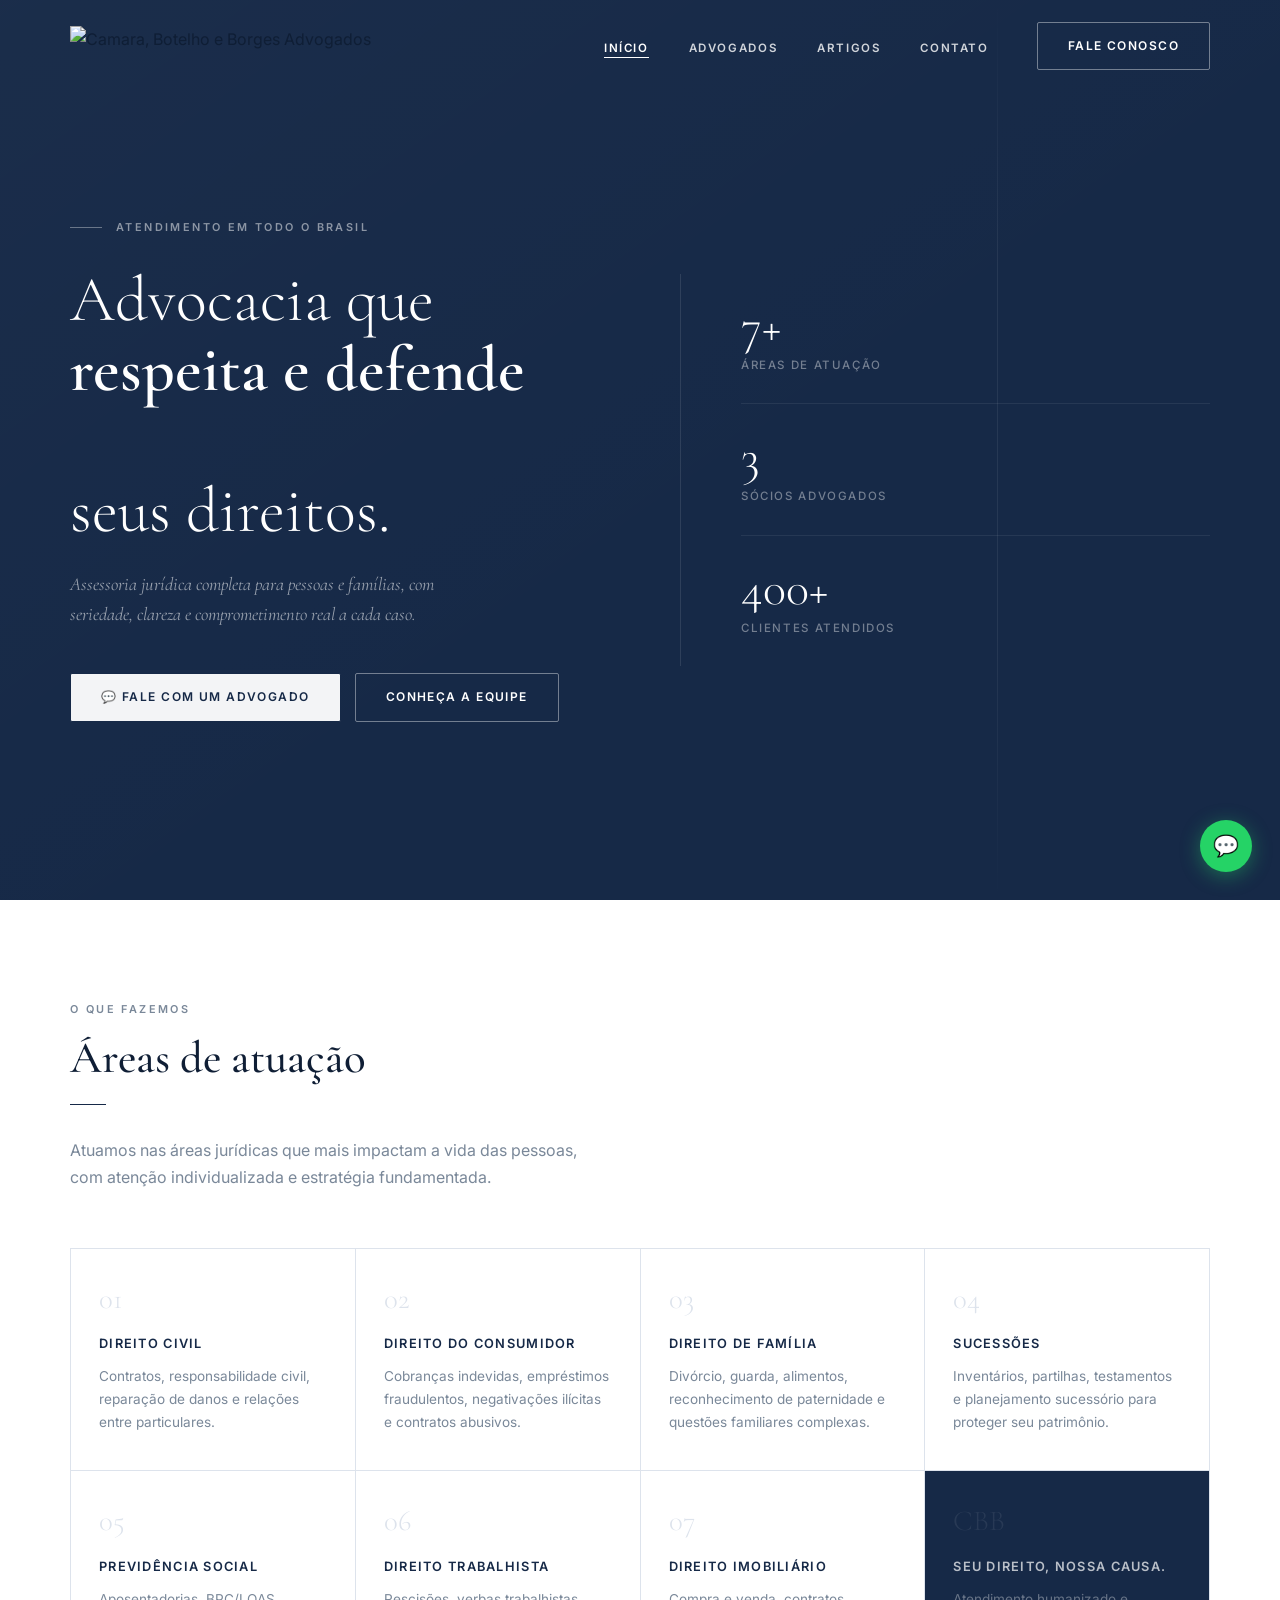
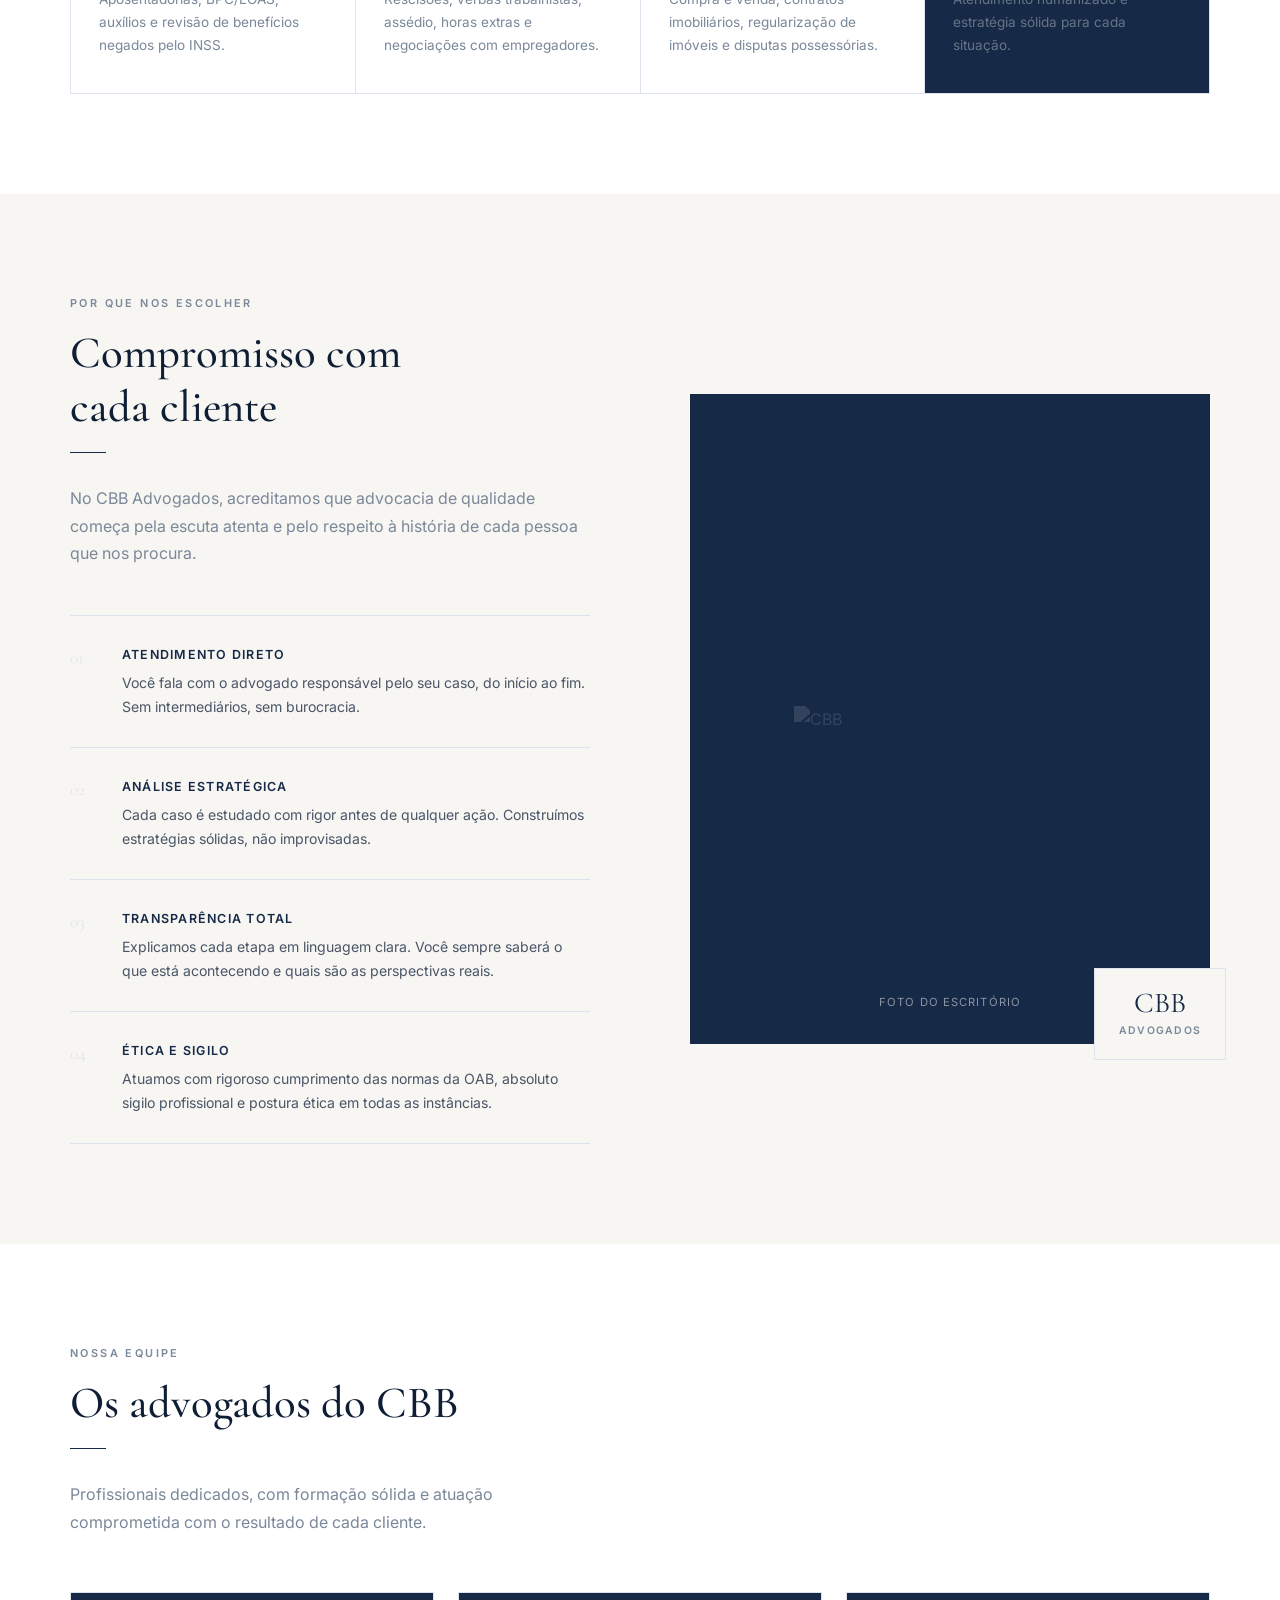
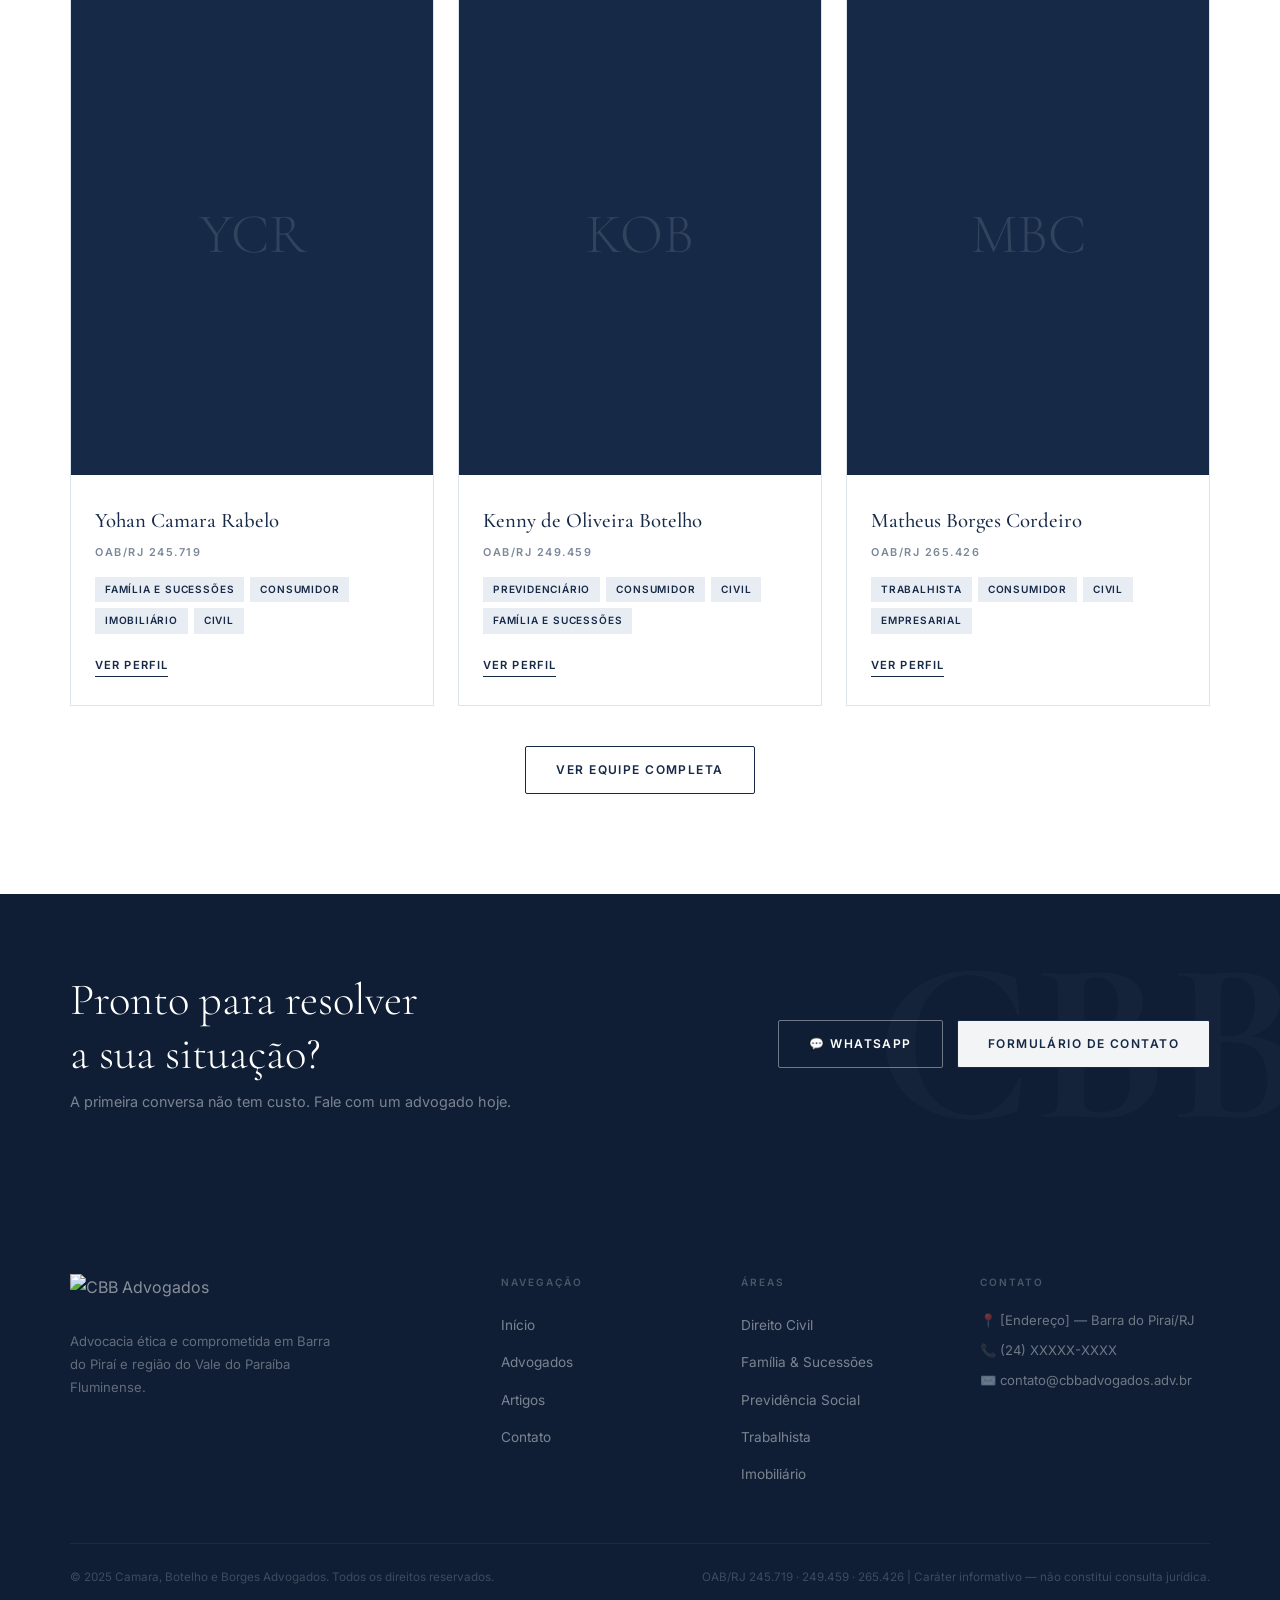
==== index.html @ 8d7793c1 "Update index.html" ====
<!DOCTYPE html>
<html lang="pt-BR">
<head>
  <meta charset="UTF-8" />
  <meta name="viewport" content="width=device-width, initial-scale=1.0" />
  <title>CBB Advogados | Camara, Botelho e Borges — Barra do Piraí, RJ</title>
  <meta name="description" content="Escritório de advocacia especializado em Direito Civil, Família, Consumidor, Previdência, Trabalhista e Imobiliário. Atendimento em Barra do Piraí e região." />
  <link rel="stylesheet" href="style.css" />
  <link rel="preconnect" href="https://fonts.googleapis.com" />
  <link rel="preconnect" href="https://fonts.gstatic.com" crossorigin />
</head>
<body>

  <!-- NAVBAR -->
  <nav class="navbar">
    <div class="container navbar__inner">
      <a href="index.html" class="navbar__logo">
        <img src="img/logo-horizontal-branco.png" alt="Camara, Botelho e Borges Advogados" />
      </a>
      <ul class="navbar__menu">
        <li><a href="index.html"     class="navbar__link active">Início</a></li>
        <li><a href="advogados.html" class="navbar__link">Advogados</a></li>
        <li><a href="artigos.html"   class="navbar__link">Artigos</a></li>
        <li><a href="contato.html"   class="navbar__link">Contato</a></li>
        <li class="navbar__cta"><a href="contato.html" class="btn btn--outline-white">Fale Conosco</a></li>
      </ul>
      <button class="navbar__hamburger" aria-label="Menu"><span></span><span></span><span></span></button>
    </div>
  </nav>

  <!-- HERO -->
  <section class="hero">
    <div class="hero__deco-line"></div>
    <div class="container">
      <div class="hero__inner">

        <div class="hero__content">
          <div class="hero__eyebrow">
            <span class="hero__eyebrow-line"></span>
            <span class="hero__eyebrow-text">Atendimento em todo o Brasil</span>
          </div>

          <h1 class="hero__title">
            Advocacia que<br>
            <strong>respeita e defende</strong><br> seus direitos.
          </h1>

          <p class="hero__subtitle">
            Assessoria jurídica completa para pessoas e famílias, com seriedade,
            clareza e comprometimento real a cada caso.
          </p>

          <div class="hero__actions">
            <a href="https://wa.me/5524XXXXXXXX" class="btn btn--navy" style="background:rgba(255,255,255,0.95);color:var(--navy);">
              💬 Fale com um advogado
            </a>
            <a href="advogados.html" class="btn btn--outline-white">Conheça a equipe</a>
          </div>
        </div>

        <div class="hero__right">
          <div class="hero__stat">
            <div class="hero__stat-number" data-target="7" data-suffix="+">7+</div>
            <div class="hero__stat-label">Áreas de atuação</div>
          </div>
          <div class="hero__stat">
            <div class="hero__stat-number" data-target="3" data-suffix="">3</div>
            <div class="hero__stat-label">Sócios advogados</div>
          </div>
          <div class="hero__stat">
            <div class="hero__stat-number" data-target="400" data-suffix="+">400+</div>
            <div class="hero__stat-label">Clientes atendidos</div>
          </div>
        </div>

      </div>
    </div>
  </section>

  <!-- ÁREAS -->
  <section class="section">
    <div class="container">
      <span class="label">O que fazemos</span>
      <h2 style="margin-bottom: 14px;">Áreas de atuação</h2>
      <div class="rule"></div>
      <p style="color: var(--gray-text); margin-bottom: 56px; max-width: 52ch;">
        Atuamos nas áreas jurídicas que mais impactam a vida das pessoas,
        com atenção individualizada e estratégia fundamentada.
      </p>

      <div class="areas__grid">
        <div class="area-card">
          <div class="area-card__number">01</div>
          <div class="area-card__title">Direito Civil</div>
          <p class="area-card__text">Contratos, responsabilidade civil, reparação de danos e relações entre particulares.</p>
        </div>
        <div class="area-card">
          <div class="area-card__number">02</div>
          <div class="area-card__title">Direito do Consumidor</div>
          <p class="area-card__text">Cobranças indevidas, empréstimos fraudulentos, negativações ilícitas e contratos abusivos.</p>
        </div>
        <div class="area-card">
          <div class="area-card__number">03</div>
          <div class="area-card__title">Direito de Família</div>
          <p class="area-card__text">Divórcio, guarda, alimentos, reconhecimento de paternidade e questões familiares complexas.</p>
        </div>
        <div class="area-card">
          <div class="area-card__number">04</div>
          <div class="area-card__title">Sucessões</div>
          <p class="area-card__text">Inventários, partilhas, testamentos e planejamento sucessório para proteger seu patrimônio.</p>
        </div>
        <div class="area-card">
          <div class="area-card__number">05</div>
          <div class="area-card__title">Previdência Social</div>
          <p class="area-card__text">Aposentadorias, BPC/LOAS, auxílios e revisão de benefícios negados pelo INSS.</p>
        </div>
        <div class="area-card">
          <div class="area-card__number">06</div>
          <div class="area-card__title">Direito Trabalhista</div>
          <p class="area-card__text">Rescisões, verbas trabalhistas, assédio, horas extras e negociações com empregadores.</p>
        </div>
        <div class="area-card">
          <div class="area-card__number">07</div>
          <div class="area-card__title">Direito Imobiliário</div>
          <p class="area-card__text">Compra e venda, contratos imobiliários, regularização de imóveis e disputas possessórias.</p>
        </div>
        <div class="area-card" style="background: var(--navy); cursor: default;">
          <div class="area-card__number" style="color: rgba(255,255,255,0.08);">CBB</div>
          <div class="area-card__title" style="color: rgba(255,255,255,0.7);">Seu direito, nossa causa.</div>
          <p class="area-card__text" style="color: rgba(255,255,255,0.35);">Atendimento humanizado e estratégia sólida para cada situação.</p>
        </div>
      </div>
    </div>
  </section>

  <!-- POR QUE NÓS -->
  <section class="section section--cream">
    <div class="container">
      <div class="why__layout">

        <div>
          <span class="label">Por que nos escolher</span>
          <h2 style="margin-bottom: 14px;">Compromisso com<br>cada cliente</h2>
          <div class="rule"></div>
          <p style="color: var(--gray-text); margin-bottom: 48px;">
            No CBB Advogados, acreditamos que advocacia de qualidade começa
            pela escuta atenta e pelo respeito à história de cada pessoa que
            nos procura.
          </p>

          <div class="why__items">
            <div class="why__item">
              <span class="why__item-num">01</span>
              <div>
                <div class="why__item-title">Atendimento Direto</div>
                <p class="why__item-text">Você fala com o advogado responsável pelo seu caso, do início ao fim. Sem intermediários, sem burocracia.</p>
              </div>
            </div>
            <div class="why__item">
              <span class="why__item-num">02</span>
              <div>
                <div class="why__item-title">Análise Estratégica</div>
                <p class="why__item-text">Cada caso é estudado com rigor antes de qualquer ação. Construímos estratégias sólidas, não improvisadas.</p>
              </div>
            </div>
            <div class="why__item">
              <span class="why__item-num">03</span>
              <div>
                <div class="why__item-title">Transparência Total</div>
                <p class="why__item-text">Explicamos cada etapa em linguagem clara. Você sempre saberá o que está acontecendo e quais são as perspectivas reais.</p>
              </div>
            </div>
            <div class="why__item">
              <span class="why__item-num">04</span>
              <div>
                <div class="why__item-title">Ética e Sigilo</div>
                <p class="why__item-text">Atuamos com rigoroso cumprimento das normas da OAB, absoluto sigilo profissional e postura ética em todas as instâncias.</p>
              </div>
            </div>
          </div>
        </div>

        <div class="why__visual">
          <div class="why__visual-main">
            <img src="img/logo-empilhado-azul.png" alt="CBB" class="why__visual-logo" style="filter: brightness(0) invert(1);" />
            <!-- Substitua por foto real do escritório -->
            <div class="why__visual-text">Foto do escritório</div>
          </div>
          <div class="why__visual-accent">
            <strong>CBB</strong>
            <span>Advogados</span>
          </div>
        </div>

      </div>
    </div>
  </section>

  <!-- EQUIPE -->
  <section class="section">
    <div class="container">
      <span class="label">Nossa equipe</span>
      <h2 style="margin-bottom: 14px;">Os advogados do CBB</h2>
      <div class="rule"></div>
      <p style="color: var(--gray-text); margin-bottom: 56px; max-width: 50ch;">
        Profissionais dedicados, com formação sólida e atuação comprometida
        com o resultado de cada cliente.
      </p>

      <div class="lawyers__grid">

        <!-- Yohan Camara Rabelo -->
        <div class="lawyer-card">
          <div class="lawyer-card__photo">
            <!-- <img src="img/yohan.jpg" alt="Yohan Camara Rabelo"> -->
            <div class="lawyer-card__photo-mono">YCR</div>
          </div>
          <div class="lawyer-card__body">
            <div class="lawyer-card__name">Yohan Camara Rabelo</div>
            <div class="lawyer-card__oab">OAB/RJ 245.719</div>
            <div class="lawyer-card__tags">
              <span class="lawyer-card__tag">Família e Sucessões</span>
              <span class="lawyer-card__tag">Consumidor</span>
              <span class="lawyer-card__tag">Imobiliário</span>
              <span class="lawyer-card__tag">Civil</span>
            </div>
            <a href="advogados.html#yohan" class="lawyer-card__link">Ver perfil</a>
          </div>
        </div>

        <!-- Kenny de Oliveira Botelho -->
        <div class="lawyer-card">
          <div class="lawyer-card__photo">
            <!-- <img src="img/kenny.jpg" alt="Kenny de Oliveira Botelho"> -->
            <div class="lawyer-card__photo-mono">KOB</div>
          </div>
          <div class="lawyer-card__body">
            <div class="lawyer-card__name">Kenny de Oliveira Botelho</div>
            <div class="lawyer-card__oab">OAB/RJ 249.459</div>
            <div class="lawyer-card__tags">
              <span class="lawyer-card__tag">Previdenciário</span>
              <span class="lawyer-card__tag">Consumidor</span>
              <span class="lawyer-card__tag">Civil</span>
              <span class="lawyer-card__tag">Família e Sucessões</span>              
            </div>
            <a href="advogados.html#kenny" class="lawyer-card__link">Ver perfil</a>
          </div>
        </div>

        <!-- Matheus Borges Cordeiro -->
        <div class="lawyer-card">
          <div class="lawyer-card__photo">
            <!-- <img src="img/matheus.jpg" alt="Matheus Borges Cordeiro"> -->
            <div class="lawyer-card__photo-mono">MBC</div>
          </div>
          <div class="lawyer-card__body">
            <div class="lawyer-card__name">Matheus Borges Cordeiro</div>
            <div class="lawyer-card__oab">OAB/RJ 265.426</div>
            <div class="lawyer-card__tags">
              <span class="lawyer-card__tag">Trabalhista</span>
              <span class="lawyer-card__tag">Consumidor</span>
              <span class="lawyer-card__tag">Civil</span>
              <span class="lawyer-card__tag">Empresarial</span>
            </div>
            <a href="advogados.html#matheus" class="lawyer-card__link">Ver perfil</a>
          </div>
        </div>

      </div>

      <div style="text-align: center; margin-top: 40px;">
        <a href="advogados.html" class="btn btn--outline-navy">Ver equipe completa</a>
      </div>
    </div>
  </section>

   <!-- CTA -->
  <div class="cta-strip">
    <div class="container">
      <div class="cta-strip__inner">
        <div class="cta-strip__text">
          <h2>Pronto para resolver<br>a sua situação?</h2>
          <p>A primeira conversa não tem custo. Fale com um advogado hoje.</p>
        </div>
        <div class="cta-strip__actions">
          <a href="https://wa.me/5524XXXXXXXX" class="btn btn--outline-white">💬 WhatsApp</a>
          <a href="contato.html" class="btn btn--navy" style="background:rgba(255,255,255,0.95); color:var(--navy);">Formulário de contato</a>
        </div>
      </div>
    </div>
  </div>

  <!-- FOOTER -->
  <footer class="footer">
    <div class="container">
      <div class="footer__top">
        <div>
          <img src="img/logo-horizontal-branco.png" alt="CBB Advogados" class="footer__logo" />
          <p class="footer__tagline">
            Advocacia ética e comprometida em Barra do Piraí e região do Vale do Paraíba Fluminense.
          </p>
        </div>
        <div>
          <div class="footer__col-title">Navegação</div>
          <ul class="footer__links">
            <li><a href="index.html"     class="footer__link">Início</a></li>
            <li><a href="advogados.html" class="footer__link">Advogados</a></li>
            <li><a href="artigos.html"   class="footer__link">Artigos</a></li>
            <li><a href="contato.html"   class="footer__link">Contato</a></li>
          </ul>
        </div>
        <div>
          <div class="footer__col-title">Áreas</div>
          <ul class="footer__links">
            <li><a href="contato.html" class="footer__link">Direito Civil</a></li>
            <li><a href="contato.html" class="footer__link">Família &amp; Sucessões</a></li>
            <li><a href="contato.html" class="footer__link">Previdência Social</a></li>
            <li><a href="contato.html" class="footer__link">Trabalhista</a></li>
            <li><a href="contato.html" class="footer__link">Imobiliário</a></li>
          </ul>
        </div>
        <div>
          <div class="footer__col-title">Contato</div>
          <div class="footer__contact-item">📍 [Endereço] — Barra do Piraí/RJ</div>
          <div class="footer__contact-item">📞 (24) XXXXX-XXXX</div>
          <div class="footer__contact-item">✉️ contato@cbbadvogados.adv.br</div>
        </div>
      </div>
      <div class="footer__bottom">
        <span>© 2025 Camara, Botelho e Borges Advogados. Todos os direitos reservados.</span>
        <span>OAB/RJ 245.719 · 249.459 · 265.426 | Caráter informativo — não constitui consulta jurídica.</span>
      </div>
    </div>
  </footer>

  <a href="https://wa.me/5524XXXXXXXX" class="whatsapp-float" title="WhatsApp">💬</a>
  <script src="script.js"></script>
</body>
</html>
---- style.css ----
/* =====================================================
   CAMARA, BOTELHO E BORGES ADVOGADOS — style.css
   Paleta: Navy #162947 | Branco #FFFFFF | Off-white #F7F6F2
   Tipografia: Cormorant Garamond (títulos) + Inter (corpo)
   ===================================================== */

@import url('https://fonts.googleapis.com/css2?family=Cormorant+Garamond:ital,wght@0,300;0,400;0,500;0,600;0,700;1,300;1,400;1,600&family=Inter:wght@300;400;500;600;700&display=swap');

/* --- Variáveis --- */
:root {
  --navy:        #162947;
  --navy-deep:   #0f1e35;
  --navy-mid:    #1d3558;
  --navy-light:  #243f66;
  --white:       #ffffff;
  --off-white:   #f7f6f2;
  --cream:       #f0ede6;
  --blue-mist:   #e8edf4;
  --gray-line:   #dde3ec;
  --gray-text:   #7a8899;
  --gray-dark:   #4a5568;

  --font-serif: 'Cormorant Garamond', 'Georgia', serif;
  --font-sans:  'Inter', 'Helvetica Neue', sans-serif;

  --radius: 2px;
  --transition: all 0.3s cubic-bezier(0.4, 0, 0.2, 1);
  --shadow-soft: 0 4px 32px rgba(22, 41, 71, 0.08);
  --shadow-card: 0 2px 16px rgba(22, 41, 71, 0.1);
}

/* --- Reset --- */
*, *::before, *::after { box-sizing: border-box; margin: 0; padding: 0; }
html { scroll-behavior: smooth; font-size: 16px; }
body {
  font-family: var(--font-sans);
  color: var(--navy-deep);
  background: var(--white);
  line-height: 1.7;
  -webkit-font-smoothing: antialiased;
}
img { max-width: 100%; display: block; }
a { text-decoration: none; color: inherit; transition: var(--transition); }
ul { list-style: none; }

/* --- Tipografia --- */
h1, h2, h3 { font-family: var(--font-serif); line-height: 1.2; }
h1 { font-size: clamp(2.4rem, 5.5vw, 4rem); font-weight: 500; }
h2 { font-size: clamp(1.8rem, 3.5vw, 2.8rem); font-weight: 500; }
h3 { font-size: clamp(1.2rem, 2vw, 1.6rem); font-weight: 500; }
h4 { font-family: var(--font-sans); font-size: 0.8rem; font-weight: 600; letter-spacing: 0.18em; text-transform: uppercase; }
p { max-width: 66ch; }

/* --- Utilitários --- */
.container { width: 92%; max-width: 1140px; margin: 0 auto; }
.section { padding: 100px 0; }
.section--cream { background: var(--off-white); }
.section--navy { background: var(--navy); color: var(--white); }
.section--deep { background: var(--navy-deep); color: var(--white); }

.label {
  font-family: var(--font-sans);
  font-size: 0.68rem;
  font-weight: 600;
  letter-spacing: 0.22em;
  text-transform: uppercase;
  color: var(--gray-text);
  display: block;
  margin-bottom: 14px;
}
.label--light { color: rgba(255,255,255,0.45); }

.rule {
  width: 36px; height: 1px;
  background: var(--navy);
  margin: 18px 0 32px;
}
.rule--light { background: rgba(255,255,255,0.3); }
.rule--center { margin: 18px auto 32px; }

.text-center { text-align: center; }
.text-center p { margin: 0 auto; }

/* --- Botões --- */
.btn {
  display: inline-flex;
  align-items: center;
  gap: 8px;
  padding: 13px 30px;
  font-family: var(--font-sans);
  font-size: 0.75rem;
  font-weight: 600;
  letter-spacing: 0.12em;
  text-transform: uppercase;
  border: 1.5px solid transparent;
  cursor: pointer;
  transition: var(--transition);
  border-radius: var(--radius);
}

.btn--navy {
  background: var(--navy);
  color: var(--white);
  border-color: var(--navy);
}
.btn--navy:hover {
  background: var(--navy-mid);
  border-color: var(--navy-mid);
  transform: translateY(-1px);
  box-shadow: 0 6px 20px rgba(22,41,71,0.25);
}

.btn--outline-white {
  background: transparent;
  color: var(--white);
  border-color: rgba(255,255,255,0.4);
}
.btn--outline-white:hover {
  border-color: var(--white);
  background: rgba(255,255,255,0.06);
}

.btn--outline-navy {
  background: transparent;
  color: var(--navy);
  border-color: var(--navy);
}
.btn--outline-navy:hover {
  background: var(--navy);
  color: var(--white);
}

/* =====================================================
   NAVBAR
   ===================================================== */
.navbar {
  position: fixed;
  top: 0; left: 0; right: 0;
  z-index: 1000;
  padding: 22px 0;
  background: transparent;
  transition: var(--transition);
}
.navbar.scrolled {
  background: var(--navy);
  padding: 14px 0;
  box-shadow: 0 2px 24px rgba(0,0,0,0.2);
}

.navbar__inner {
  display: flex;
  align-items: center;
  justify-content: space-between;
}

.navbar__logo img {
  height: 40px;
  width: auto;
}

.navbar__menu {
  display: flex;
  align-items: center;
  gap: 40px;
}
.navbar__link {
  font-size: 0.72rem;
  font-weight: 600;
  letter-spacing: 0.14em;
  text-transform: uppercase;
  color: rgba(255,255,255,0.8);
  position: relative;
  padding-bottom: 3px;
}
.navbar__link::after {
  content: '';
  position: absolute;
  bottom: 0; left: 0;
  width: 0; height: 1px;
  background: var(--white);
  transition: width 0.3s ease;
}
.navbar__link:hover, .navbar__link.active { color: var(--white); }
.navbar__link:hover::after, .navbar__link.active::after { width: 100%; }
.navbar__cta { margin-left: 8px; }

.navbar__hamburger {
  display: none;
  flex-direction: column;
  gap: 5px;
  background: none;
  border: none;
  cursor: pointer;
  padding: 4px;
  z-index: 999;
}
.navbar__hamburger span {
  display: block; width: 24px; height: 1.5px;
  background: var(--white);
  transition: var(--transition);
}
.navbar__hamburger.active span:nth-child(1) { transform: translateY(6.5px) rotate(45deg); }
.navbar__hamburger.active span:nth-child(2) { opacity: 0; }
.navbar__hamburger.active span:nth-child(3) { transform: translateY(-6.5px) rotate(-45deg); }

/* =====================================================
   HERO
   ===================================================== */
.hero {
  min-height: 100vh;
  background: var(--navy);
  display: flex;
  align-items: center;
  position: relative;
  overflow: hidden;
}

/* Textura sutil */
.hero::before {
  content: '';
  position: absolute;
  inset: 0;
  background-image:
    linear-gradient(to bottom right, rgba(255,255,255,0.02) 0%, transparent 60%);
  pointer-events: none;
}

/* Linha vertical decorativa */
.hero__deco-line {
  position: absolute;
  top: 0; right: 22%;
  width: 1px; height: 100%;
  background: linear-gradient(to bottom, transparent 0%, rgba(255,255,255,0.07) 30%, rgba(255,255,255,0.07) 70%, transparent 100%);
}

.hero__inner {
  position: relative;
  z-index: 2;
  display: grid;
  grid-template-columns: 1fr 1fr;
  gap: 80px;
  align-items: center;
  padding: 130px 0 90px;
  width: 100%;
}

.hero__content {}

.hero__eyebrow {
  display: flex;
  align-items: center;
  gap: 14px;
  margin-bottom: 28px;
}
.hero__eyebrow-line {
  width: 32px; height: 1px;
  background: rgba(255,255,255,0.35);
}
.hero__eyebrow-text {
  font-size: 0.68rem;
  font-weight: 600;
  letter-spacing: 0.22em;
  text-transform: uppercase;
  color: rgba(255,255,255,0.5);
}

.hero__title {
  color: var(--white);
  font-weight: 300;
  margin-bottom: 10px;
  line-height: 1.1;
}
.hero__title strong {
  font-weight: 600;
  display: block;
}

.hero__subtitle {
  font-family: var(--font-serif);
  font-size: 1.15rem;
  font-style: italic;
  color: rgba(255,255,255,0.55);
  margin: 24px 0 44px;
  max-width: 48ch;
  line-height: 1.6;
}

.hero__actions {
  display: flex;
  flex-wrap: wrap;
  gap: 14px;
}

/* Lado direito do hero: estatísticas */
.hero__right {
  display: flex;
  flex-direction: column;
  gap: 1px;
  border-left: 1px solid rgba(255,255,255,0.1);
  padding-left: 60px;
}

.hero__stat {
  padding: 28px 0;
  border-bottom: 1px solid rgba(255,255,255,0.07);
}
.hero__stat:last-child { border-bottom: none; }

.hero__stat-number {
  font-family: var(--font-serif);
  font-size: 3rem;
  font-weight: 300;
  color: var(--white);
  line-height: 1;
  margin-bottom: 6px;
}
.hero__stat-label {
  font-size: 0.72rem;
  font-weight: 500;
  letter-spacing: 0.14em;
  text-transform: uppercase;
  color: rgba(255,255,255,0.4);
}

/* =====================================================
   ÁREAS
   ===================================================== */
.areas__grid {
  display: grid;
  grid-template-columns: repeat(4, 1fr);
  gap: 1px;
  background: var(--gray-line);
  border: 1px solid var(--gray-line);
}

.area-card {
  background: var(--white);
  padding: 36px 28px;
  position: relative;
  transition: var(--transition);
  cursor: default;
}
.area-card::after {
  content: '';
  position: absolute;
  bottom: 0; left: 0;
  width: 0; height: 2px;
  background: var(--navy);
  transition: width 0.4s ease;
}
.area-card:hover::after { width: 100%; }
.area-card:hover { background: var(--off-white); }

.area-card__number {
  font-family: var(--font-serif);
  font-size: 1.8rem;
  font-weight: 300;
  color: var(--gray-line);
  margin-bottom: 20px;
  line-height: 1;
}
.area-card__title {
  font-family: var(--font-sans);
  font-size: 0.8rem;
  font-weight: 600;
  letter-spacing: 0.1em;
  text-transform: uppercase;
  color: var(--navy);
  margin-bottom: 10px;
}
.area-card__text {
  font-size: 0.85rem;
  color: var(--gray-text);
  line-height: 1.7;
}

/* =====================================================
   POR QUE NÓS
   ===================================================== */
.why__layout {
  display: grid;
  grid-template-columns: 1fr 1fr;
  gap: 100px;
  align-items: center;
}

.why__items { display: flex; flex-direction: column; gap: 0; }

.why__item {
  display: flex;
  gap: 24px;
  padding: 28px 0;
  border-bottom: 1px solid var(--gray-line);
}
.why__item:first-child { border-top: 1px solid var(--gray-line); }

.why__item-num {
  font-family: var(--font-serif);
  font-size: 1.1rem;
  font-weight: 300;
  color: var(--gray-line);
  flex-shrink: 0;
  width: 28px;
  line-height: 1.6;
}
.why__item-title {
  font-family: var(--font-sans);
  font-size: 0.78rem;
  font-weight: 600;
  letter-spacing: 0.1em;
  text-transform: uppercase;
  color: var(--navy);
  margin-bottom: 6px;
}
.why__item-text {
  font-size: 0.88rem;
  color: var(--gray-dark);
  line-height: 1.7;
}

.why__visual {
  position: relative;
}
.why__visual-main {
  background: var(--navy);
  aspect-ratio: 4/5;
  display: flex;
  align-items: center;
  justify-content: center;
  position: relative;
  overflow: hidden;
}
.why__visual-logo {
  width: 60%;
  opacity: 0.12;
}
.why__visual-text {
  position: absolute;
  bottom: 32px; left: 32px; right: 32px;
  color: rgba(255,255,255,0.5);
  font-size: 0.7rem;
  letter-spacing: 0.1em;
  text-transform: uppercase;
  text-align: center;
}
.why__visual-accent {
  position: absolute;
  bottom: -16px; right: -16px;
  background: var(--off-white);
  border: 1px solid var(--gray-line);
  padding: 20px 24px;
  text-align: center;
}
.why__visual-accent strong {
  font-family: var(--font-serif);
  font-size: 1.8rem;
  font-weight: 400;
  color: var(--navy);
  display: block;
  line-height: 1;
}
.why__visual-accent span {
  font-size: 0.65rem;
  font-weight: 600;
  letter-spacing: 0.12em;
  text-transform: uppercase;
  color: var(--gray-text);
  margin-top: 4px;
  display: block;
}

/* =====================================================
   ADVOGADOS CARDS (Home)
   ===================================================== */
.lawyers__grid {
  display: grid;
  grid-template-columns: repeat(3, 1fr);
  gap: 24px;
}

.lawyer-card {
  border: 1px solid var(--gray-line);
  background: var(--white);
  transition: var(--transition);
}
.lawyer-card:hover {
  box-shadow: var(--shadow-card);
  transform: translateY(-3px);
}

.lawyer-card__photo {
  aspect-ratio: 3/4;
  background: var(--navy);
  display: flex;
  align-items: center;
  justify-content: center;
  overflow: hidden;
  position: relative;
}
.lawyer-card__photo img {
  width: 100%; height: 100%; object-fit: cover;
}
.lawyer-card__photo-mono {
  font-family: var(--font-serif);
  font-size: 3.5rem;
  font-weight: 300;
  color: rgba(255,255,255,0.12);
}

.lawyer-card__body { padding: 28px 24px; }
.lawyer-card__name {
  font-family: var(--font-serif);
  font-size: 1.3rem;
  font-weight: 500;
  color: var(--navy);
  margin-bottom: 4px;
}
.lawyer-card__oab {
  font-size: 0.68rem;
  font-weight: 600;
  letter-spacing: 0.14em;
  text-transform: uppercase;
  color: var(--gray-text);
  margin-bottom: 16px;
}
.lawyer-card__tags {
  display: flex;
  flex-wrap: wrap;
  gap: 6px;
  margin-bottom: 16px;
}
.lawyer-card__tag {
  font-size: 0.63rem;
  font-weight: 600;
  letter-spacing: 0.08em;
  text-transform: uppercase;
  background: var(--blue-mist);
  color: var(--navy);
  padding: 4px 10px;
}
.lawyer-card__link {
  font-size: 0.7rem;
  font-weight: 600;
  letter-spacing: 0.1em;
  text-transform: uppercase;
  color: var(--navy);
  display: inline-flex;
  align-items: center;
  gap: 6px;
  border-bottom: 1px solid var(--navy);
  padding-bottom: 1px;
}
.lawyer-card__link:hover { opacity: 0.6; }

/* =====================================================
   DEPOIMENTOS
   ===================================================== */
.testimonials__grid {
  display: grid;
  grid-template-columns: repeat(3, 1fr);
  gap: 1px;
  background: rgba(255,255,255,0.08);
}

.testimonial-card {
  background: var(--navy-mid);
  padding: 40px;
}

.testimonial-card__quote {
  font-family: var(--font-serif);
  font-size: 3rem;
  font-weight: 300;
  color: rgba(255,255,255,0.1);
  line-height: 1;
  margin-bottom: 20px;
}
.testimonial-card__text {
  font-family: var(--font-serif);
  font-size: 1.05rem;
  font-style: italic;
  font-weight: 300;
  color: rgba(255,255,255,0.75);
  line-height: 1.8;
  margin-bottom: 28px;
}
.testimonial-card__rule {
  width: 24px; height: 1px;
  background: rgba(255,255,255,0.2);
  margin-bottom: 16px;
}
.testimonial-card__name {
  font-size: 0.75rem;
  font-weight: 600;
  letter-spacing: 0.12em;
  text-transform: uppercase;
  color: rgba(255,255,255,0.9);
  margin-bottom: 3px;
}
.testimonial-card__case {
  font-size: 0.7rem;
  color: rgba(255,255,255,0.35);
  letter-spacing: 0.06em;
}

/* =====================================================
   CTA BANNER
   ===================================================== */
.cta-strip {
  background: var(--navy-deep);
  padding: 80px 0;
  position: relative;
  overflow: hidden;
}
.cta-strip::before {
  content: 'CBB';
  font-family: var(--font-serif);
  font-size: 18vw;
  font-weight: 700;
  color: rgba(255,255,255,0.025);
  position: absolute;
  right: -2%;
  top: 50%; transform: translateY(-50%);
  line-height: 1;
  pointer-events: none;
  user-select: none;
}

.cta-strip__inner {
  display: flex;
  align-items: center;
  justify-content: space-between;
  gap: 40px;
  position: relative;
  z-index: 2;
}
.cta-strip__text h2 {
  color: var(--white);
  font-weight: 300;
  margin-bottom: 8px;
}
.cta-strip__text p {
  color: rgba(255,255,255,0.45);
  font-size: 0.9rem;
}
.cta-strip__actions {
  display: flex;
  gap: 14px;
  flex-shrink: 0;
}

/* =====================================================
   PAGE HEADER
   ===================================================== */
.page-header {
  background: var(--navy);
  padding: 160px 0 80px;
  position: relative;
}
.page-header::after {
  content: '';
  position: absolute;
  bottom: 0; left: 0; right: 0;
  height: 1px;
  background: rgba(255,255,255,0.08);
}
.page-header__label {
  font-size: 0.66rem;
  font-weight: 600;
  letter-spacing: 0.22em;
  text-transform: uppercase;
  color: rgba(255,255,255,0.4);
  display: block;
  margin-bottom: 18px;
}
.page-header__title {
  color: var(--white);
  font-weight: 300;
  margin-bottom: 16px;
}
.page-header__title strong { font-weight: 600; }
.page-header__subtitle {
  font-family: var(--font-serif);
  font-size: 1.1rem;
  font-style: italic;
  color: rgba(255,255,255,0.45);
  max-width: 50ch;
}

/* =====================================================
   LAWYERS FULL PAGE
   ===================================================== */
.lawyers-full__grid { display: flex; flex-direction: column; gap: 2px; background: var(--gray-line); }

.lawyer-full {
  background: var(--white);
  display: grid;
  grid-template-columns: 300px 1fr;
  gap: 0;
}

.lawyer-full__photo {
  background: var(--navy);
  display: flex;
  align-items: center;
  justify-content: center;
  min-height: 440px;
  position: relative;
  overflow: hidden;
}
.lawyer-full__photo img { width: 100%; height: 100%; object-fit: cover; }
.lawyer-full__photo-mono {
  font-family: var(--font-serif);
  font-size: 5rem;
  font-weight: 300;
  color: rgba(255,255,255,0.1);
}
.lawyer-full__photo-hint {
  position: absolute;
  bottom: 20px;
  font-size: 0.62rem;
  color: rgba(255,255,255,0.18);
  letter-spacing: 0.1em;
  text-transform: uppercase;
  text-align: center;
  padding: 0 16px;
}

.lawyer-full__body { padding: 56px 60px; }
.lawyer-full__name {
  font-family: var(--font-serif);
  font-size: 2.2rem;
  font-weight: 400;
  color: var(--navy);
  margin-bottom: 6px;
}
.lawyer-full__oab {
  font-size: 0.68rem;
  font-weight: 600;
  letter-spacing: 0.16em;
  text-transform: uppercase;
  color: var(--gray-text);
  display: block;
  margin-bottom: 24px;
}
.lawyer-full__rule { width: 32px; height: 1px; background: var(--navy); margin-bottom: 28px; }
.lawyer-full__bio {
  font-size: 0.95rem;
  color: var(--gray-dark);
  line-height: 1.85;
  margin-bottom: 20px;
  max-width: 100%;
}
.lawyer-full__spec-label {
  font-size: 0.65rem;
  font-weight: 600;
  letter-spacing: 0.18em;
  text-transform: uppercase;
  color: var(--gray-text);
  margin-bottom: 12px;
  margin-top: 28px;
}
.lawyer-full__tags { display: flex; flex-wrap: wrap; gap: 8px; margin-bottom: 32px; }
.lawyer-full__tag {
  font-size: 0.65rem;
  font-weight: 600;
  letter-spacing: 0.1em;
  text-transform: uppercase;
  background: var(--blue-mist);
  color: var(--navy);
  padding: 5px 12px;
  border: 1px solid var(--gray-line);
}

/* =====================================================
   ARTIGOS
   ===================================================== */
.articles__grid {
  display: grid;
  grid-template-columns: repeat(3, 1fr);
  gap: 1px;
  background: var(--gray-line);
  border: 1px solid var(--gray-line);
}

.article-card {
  background: var(--white);
  transition: var(--transition);
  display: flex;
  flex-direction: column;
}
.article-card:hover { background: var(--off-white); }

.article-card__top {
  padding: 32px 32px 0;
}
.article-card__category {
  font-size: 0.63rem;
  font-weight: 600;
  letter-spacing: 0.18em;
  text-transform: uppercase;
  color: var(--gray-text);
  margin-bottom: 16px;
  display: block;
}
.article-card__title {
  font-family: var(--font-serif);
  font-size: 1.25rem;
  font-weight: 500;
  color: var(--navy);
  line-height: 1.35;
  margin-bottom: 16px;
}
.article-card__title a:hover { opacity: 0.7; }

.article-card__body { padding: 0 32px 32px; flex: 1; display: flex; flex-direction: column; }
.article-card__excerpt {
  font-size: 0.87rem;
  color: var(--gray-text);
  line-height: 1.7;
  flex: 1;
  margin-bottom: 24px;
}
.article-card__footer {
  display: flex;
  align-items: center;
  justify-content: space-between;
  padding-top: 20px;
  border-top: 1px solid var(--gray-line);
}
.article-card__date { font-size: 0.7rem; color: var(--gray-text); }
.article-card__link {
  font-size: 0.68rem;
  font-weight: 600;
  letter-spacing: 0.1em;
  text-transform: uppercase;
  color: var(--navy);
  border-bottom: 1px solid var(--navy);
  padding-bottom: 1px;
}
.article-card__link:hover { opacity: 0.6; }

/* Single article */
.article-hero {
  background: var(--navy);
  padding: 160px 0 80px;
}
.article-hero__cat { font-size: 0.66rem; font-weight: 600; letter-spacing: 0.2em; text-transform: uppercase; color: rgba(255,255,255,0.4); display: block; margin-bottom: 20px; }
.article-hero__title { color: var(--white); font-weight: 300; max-width: 800px; }
.article-hero__title strong { font-weight: 600; }
.article-hero__meta { display: flex; gap: 24px; font-size: 0.78rem; color: rgba(255,255,255,0.35); margin-top: 24px; }

.article-content { padding: 80px 0; }
.article-content__inner { max-width: 740px; margin: 0 auto; }
.article-content__inner h2 { font-family: var(--font-serif); font-size: 1.6rem; font-weight: 500; color: var(--navy); margin: 48px 0 18px; }
.article-content__inner p { font-size: 1rem; line-height: 1.85; color: var(--gray-dark); margin-bottom: 20px; max-width: 100%; }
.article-content__inner ul { margin-bottom: 20px; }
.article-content__inner ul li { font-size: 0.95rem; line-height: 1.75; color: var(--gray-dark); padding-left: 18px; position: relative; margin-bottom: 8px; }
.article-content__inner ul li::before { content: '—'; position: absolute; left: 0; color: var(--navy); font-size: 0.7rem; top: 4px; }
.article-content__inner strong { color: var(--navy); }

.article-cta {
  background: var(--off-white);
  border: 1px solid var(--gray-line);
  border-left: 3px solid var(--navy);
  padding: 40px;
  margin-top: 56px;
}
.article-cta h3 { font-family: var(--font-serif); font-size: 1.3rem; font-weight: 500; color: var(--navy); margin-bottom: 8px; }
.article-cta p { font-size: 0.88rem; color: var(--gray-text); margin-bottom: 20px; }

/* =====================================================
   CONTATO
   ===================================================== */
.contact-layout {
  display: grid;
  grid-template-columns: 1fr 1fr;
  gap: 80px;
  align-items: start;
}

.contact-info__item {
  display: flex;
  gap: 20px;
  padding: 20px 0;
  border-bottom: 1px solid var(--gray-line);
  align-items: flex-start;
}
.contact-info__label {
  font-size: 0.65rem;
  font-weight: 600;
  letter-spacing: 0.16em;
  text-transform: uppercase;
  color: var(--gray-text);
  margin-bottom: 5px;
}
.contact-info__value {
  font-size: 0.92rem;
  color: var(--navy);
  line-height: 1.6;
}
.contact-info__value a { color: var(--navy); }
.contact-info__value a:hover { opacity: 0.6; }

.form-group { display: flex; flex-direction: column; gap: 7px; margin-bottom: 18px; }
.form-group label {
  font-size: 0.68rem;
  font-weight: 600;
  letter-spacing: 0.12em;
  text-transform: uppercase;
  color: var(--navy);
}
.form-group input,
.form-group select,
.form-group textarea {
  border: 1px solid var(--gray-line);
  padding: 12px 16px;
  font-family: var(--font-sans);
  font-size: 0.9rem;
  color: var(--navy-deep);
  background: var(--white);
  transition: var(--transition);
  width: 100%;
  border-radius: var(--radius);
}
.form-group input:focus,
.form-group select:focus,
.form-group textarea:focus {
  outline: none;
  border-color: var(--navy);
  box-shadow: 0 0 0 3px rgba(22,41,71,0.06);
}
.form-group textarea { resize: vertical; min-height: 120px; }
.form-row { display: grid; grid-template-columns: 1fr 1fr; gap: 16px; }

.form-success {
  display: none;
  background: var(--blue-mist);
  border: 1px solid var(--gray-line);
  padding: 20px 24px;
  text-align: center;
  font-size: 0.9rem;
  color: var(--navy);
  font-weight: 500;
}

.map-wrapper { margin-top: 80px; }
.map-placeholder {
  height: 360px;
  background: var(--navy);
  display: flex;
  flex-direction: column;
  align-items: center;
  justify-content: center;
  color: rgba(255,255,255,0.2);
  font-size: 0.72rem;
  letter-spacing: 0.1em;
  text-transform: uppercase;
  gap: 10px;
}

/* =====================================================
   FOOTER
   ===================================================== */
.footer {
  background: var(--navy-deep);
  color: rgba(255,255,255,0.5);
  padding: 80px 0 0;
}

.footer__top {
  display: grid;
  grid-template-columns: 2fr 1fr 1fr 1.2fr;
  gap: 48px;
  padding-bottom: 56px;
  border-bottom: 1px solid rgba(255,255,255,0.06);
}

.footer__logo { height: 36px; width: auto; margin-bottom: 20px; }
.footer__tagline { font-size: 0.82rem; line-height: 1.75; color: rgba(255,255,255,0.35); max-width: 34ch; }

.footer__col-title {
  font-size: 0.63rem;
  font-weight: 600;
  letter-spacing: 0.2em;
  text-transform: uppercase;
  color: rgba(255,255,255,0.25);
  margin-bottom: 20px;
}
.footer__links { display: flex; flex-direction: column; gap: 10px; }
.footer__link { font-size: 0.85rem; color: rgba(255,255,255,0.45); }
.footer__link:hover { color: var(--white); }

.footer__contact-item { display: flex; gap: 10px; font-size: 0.82rem; color: rgba(255,255,255,0.4); margin-bottom: 10px; align-items: flex-start; line-height: 1.5; }

.footer__bottom {
  padding: 24px 0;
  display: flex;
  justify-content: space-between;
  align-items: center;
  font-size: 0.73rem;
  color: rgba(255,255,255,0.2);
}

/* =====================================================
   WHATSAPP FLOAT
   ===================================================== */
.whatsapp-float {
  position: fixed;
  bottom: 28px; right: 28px;
  z-index: 999;
  width: 52px; height: 52px;
  background: #25d366;
  border-radius: 50%;
  display: flex;
  align-items: center;
  justify-content: center;
  font-size: 1.3rem;
  box-shadow: 0 4px 20px rgba(37,211,102,0.4);
  transition: var(--transition);
}
.whatsapp-float:hover { transform: scale(1.1); }

/* =====================================================
   RESPONSIVE
   ===================================================== */
@media (max-width: 1024px) {
  .hero__inner { grid-template-columns: 1fr; gap: 60px; }
  .hero__right { border-left: none; padding-left: 0; border-top: 1px solid rgba(255,255,255,0.1); padding-top: 40px; flex-direction: row; gap: 0; }
  .hero__stat { flex: 1; border-bottom: none; border-right: 1px solid rgba(255,255,255,0.07); padding: 0 28px; }
  .hero__stat:last-child { border-right: none; }
  .areas__grid { grid-template-columns: repeat(2, 1fr); }
  .why__layout { grid-template-columns: 1fr; gap: 56px; }
  .why__visual { display: none; }
  .lawyers__grid { grid-template-columns: 1fr 1fr; }
  .testimonials__grid { grid-template-columns: 1fr; gap: 1px; }
  .footer__top { grid-template-columns: 1fr 1fr; }
  .lawyer-full { grid-template-columns: 1fr; }
  .lawyer-full__photo { min-height: 300px; }
  .cta-strip__inner { flex-direction: column; text-align: center; }
  .contact-layout { grid-template-columns: 1fr; gap: 56px; }
  .articles__grid { grid-template-columns: 1fr 1fr; }
}

@media (max-width: 768px) {
  .section { padding: 64px 0; }
  .navbar__menu { display: none; flex-direction: column; position: fixed; top: 0; left: 0; right: 0; bottom: 0; background: var(--navy); padding: 100px 32px 48px; gap: 28px; z-index: 998; }
  .navbar__menu.open { display: flex; }
  .navbar__link { font-size: 1rem; }
  .navbar__cta { margin-left: 0; }
  .navbar__hamburger { display: flex; }
  .areas__grid { grid-template-columns: 1fr; }
  .lawyers__grid { grid-template-columns: 1fr; }
  .articles__grid { grid-template-columns: 1fr; }
  .footer__top { grid-template-columns: 1fr; gap: 32px; }
  .footer__bottom { flex-direction: column; gap: 8px; text-align: center; }
  .lawyer-full__body { padding: 36px 28px; }
  .form-row { grid-template-columns: 1fr; }
  .hero__right { flex-direction: column; }
  .hero__stat { border-right: none; border-bottom: 1px solid rgba(255,255,255,0.07); padding: 20px 0; }
}
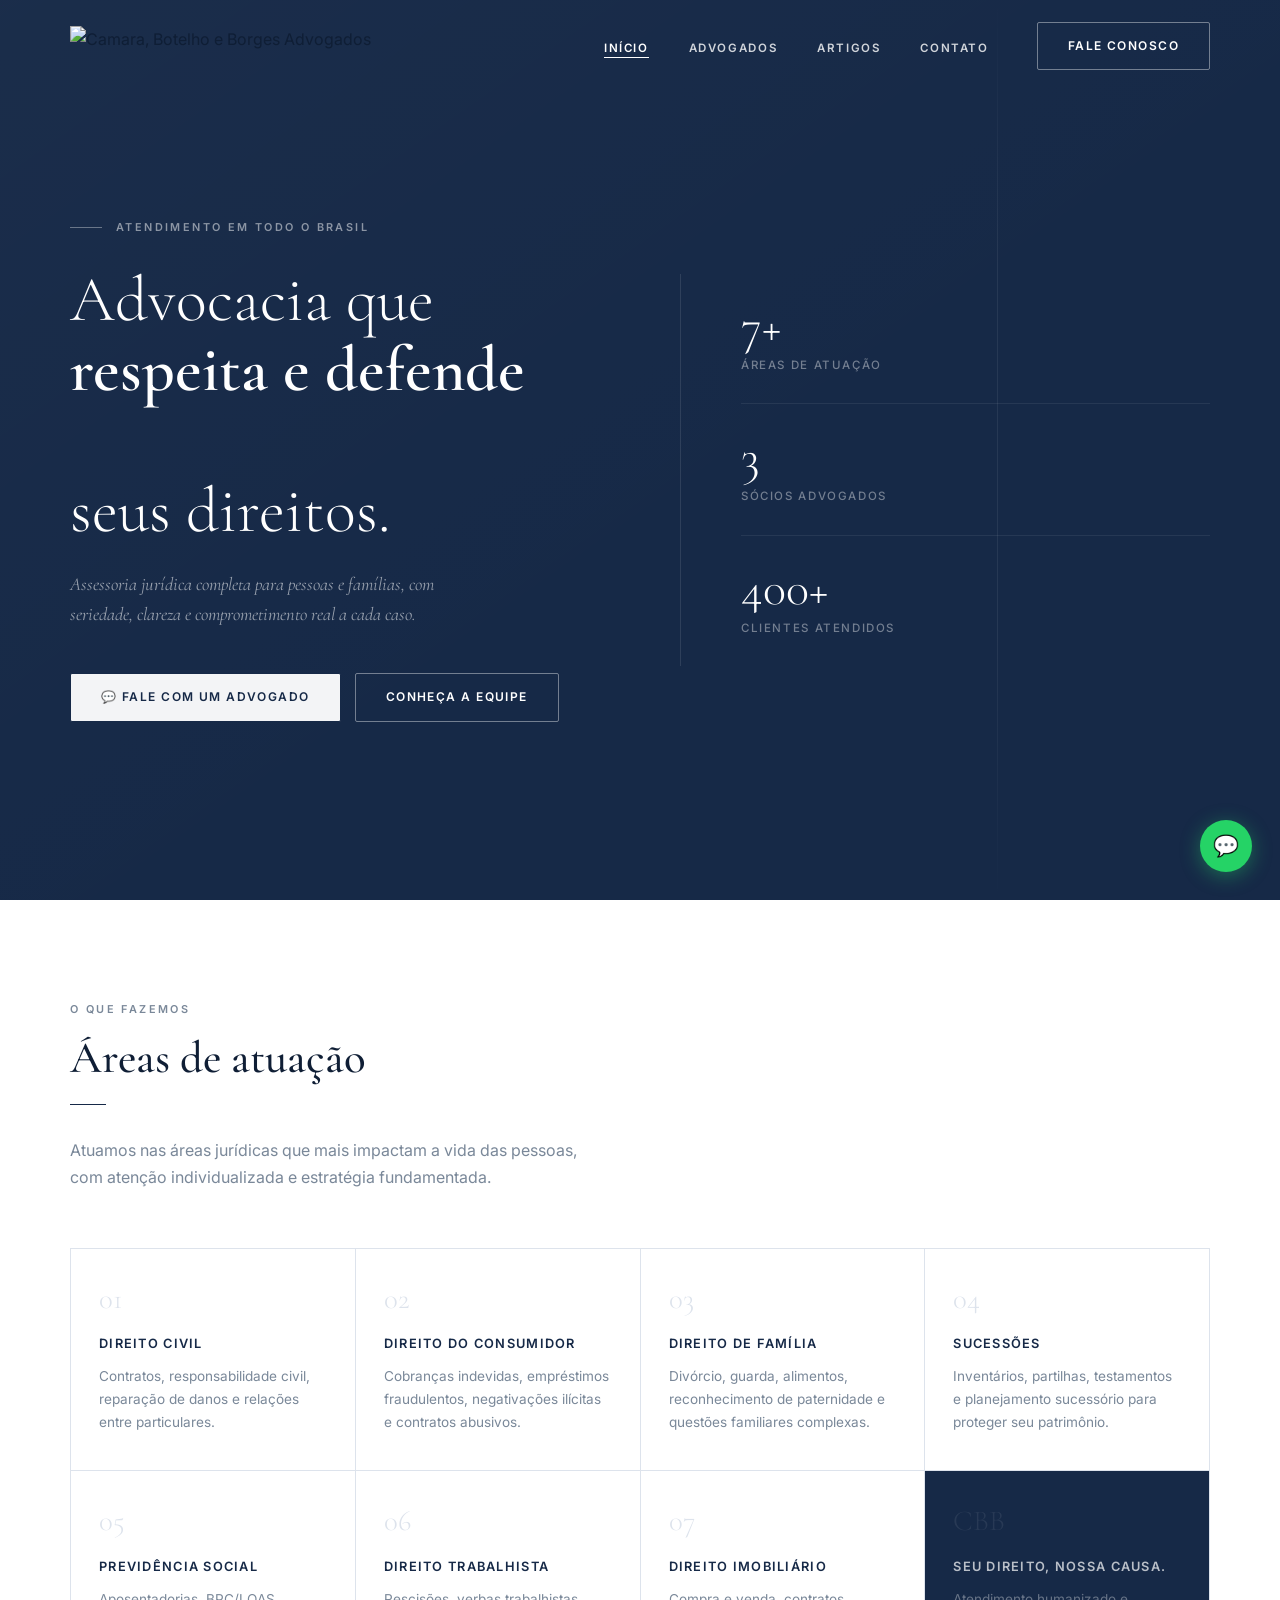
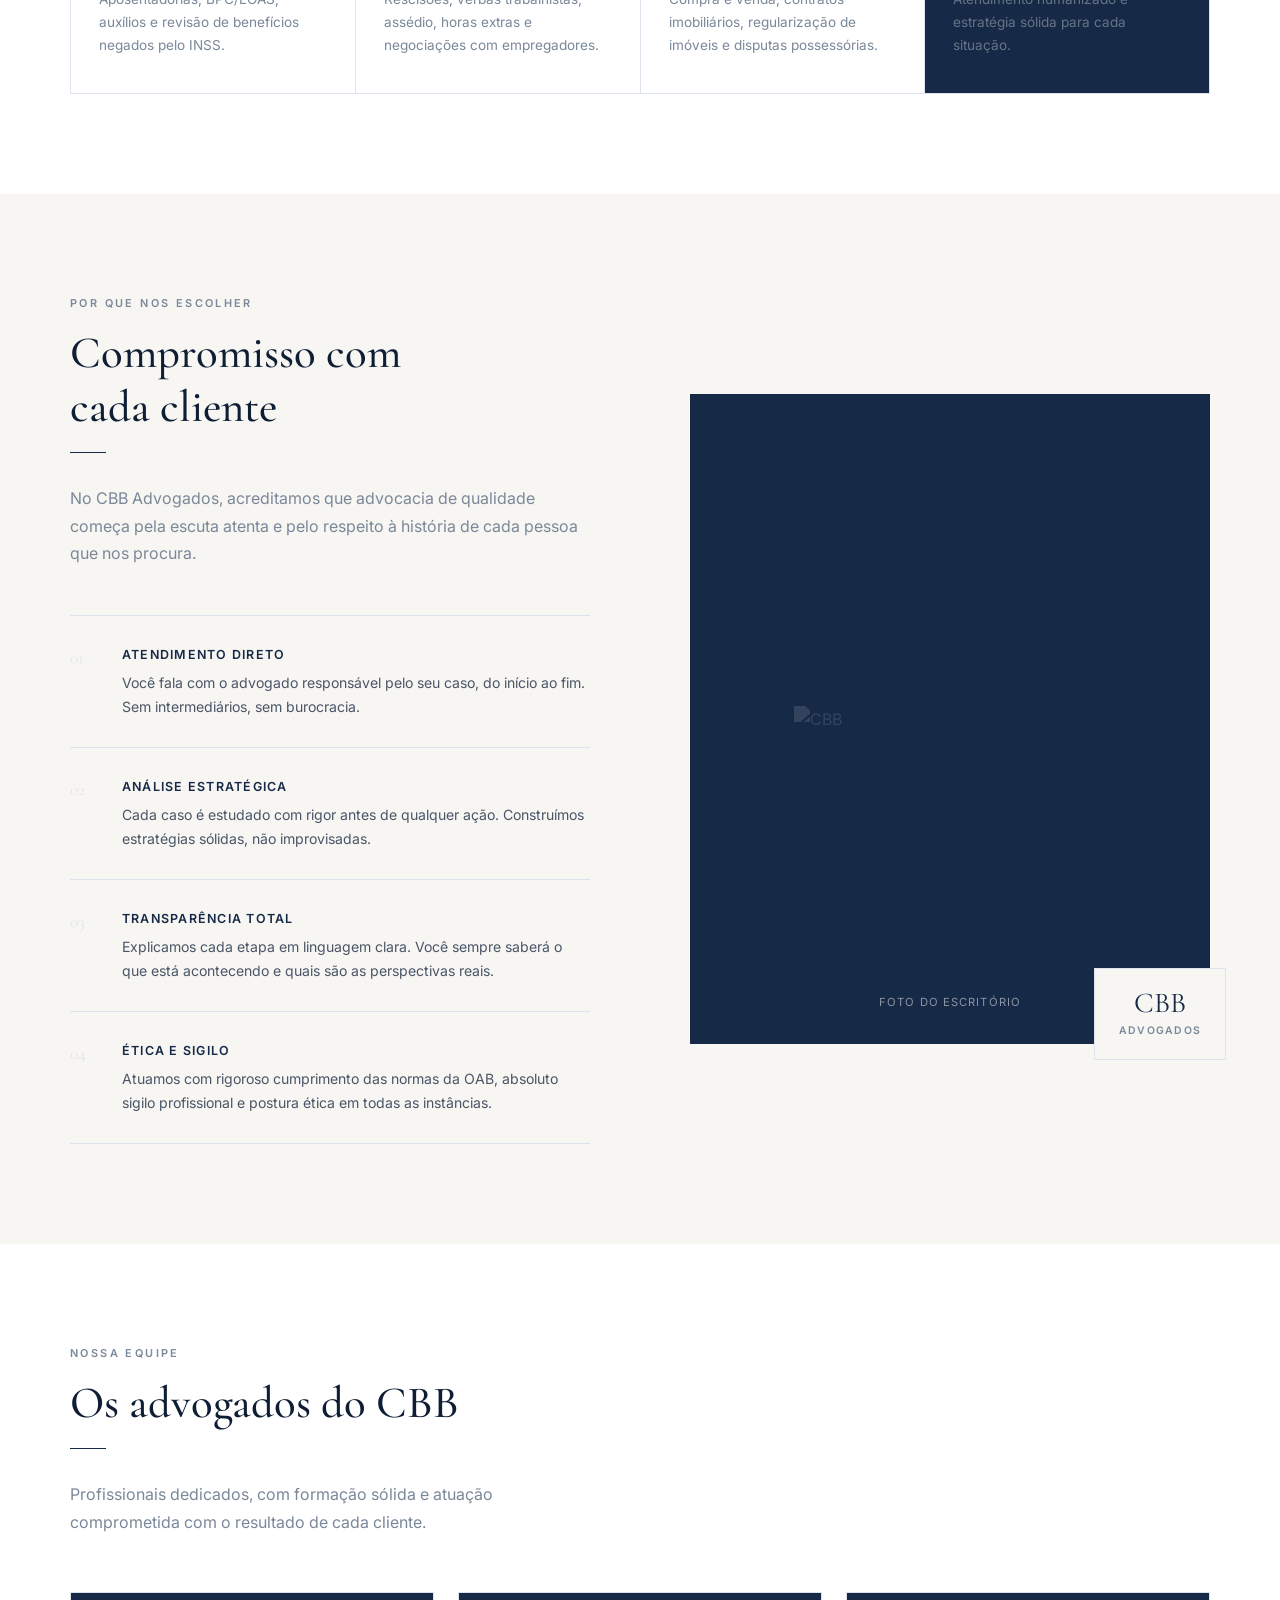
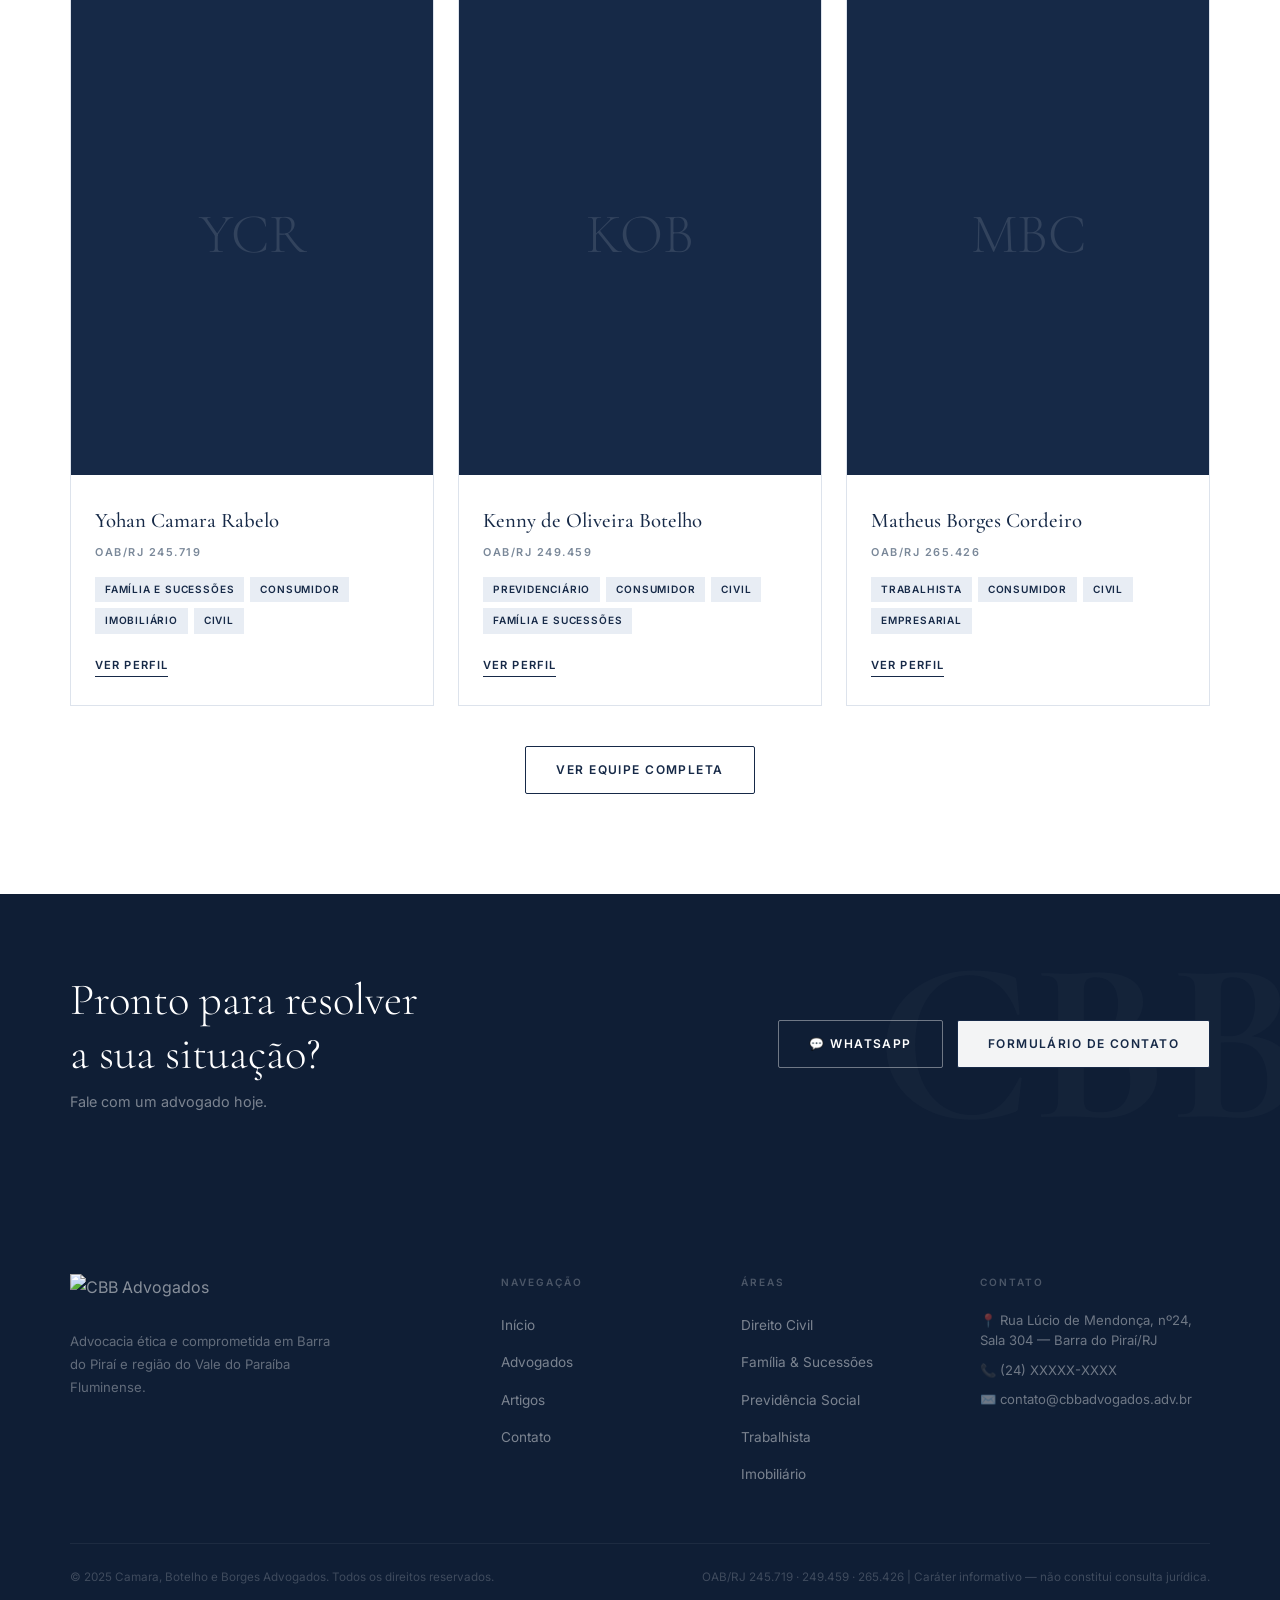
==== commit 00f4aa90: "Update index.html" ====
--- a/index.html
+++ b/index.html
@@ -280,7 +280,7 @@
       <div class="cta-strip__inner">
         <div class="cta-strip__text">
           <h2>Pronto para resolver<br>a sua situação?</h2>
-          <p>A primeira conversa não tem custo. Fale com um advogado hoje.</p>
+          <p>Fale com um advogado hoje.</p>
         </div>
         <div class="cta-strip__actions">
           <a href="https://wa.me/5524XXXXXXXX" class="btn btn--outline-white">💬 WhatsApp</a>
@@ -321,7 +321,7 @@
         </div>
         <div>
           <div class="footer__col-title">Contato</div>
-          <div class="footer__contact-item">📍 [Endereço] — Barra do Piraí/RJ</div>
+          <div class="footer__contact-item">📍 Rua Lúcio de Mendonça, nº24, Sala 304 — Barra do Piraí/RJ</div>
           <div class="footer__contact-item">📞 (24) XXXXX-XXXX</div>
           <div class="footer__contact-item">✉️ contato@cbbadvogados.adv.br</div>
         </div>
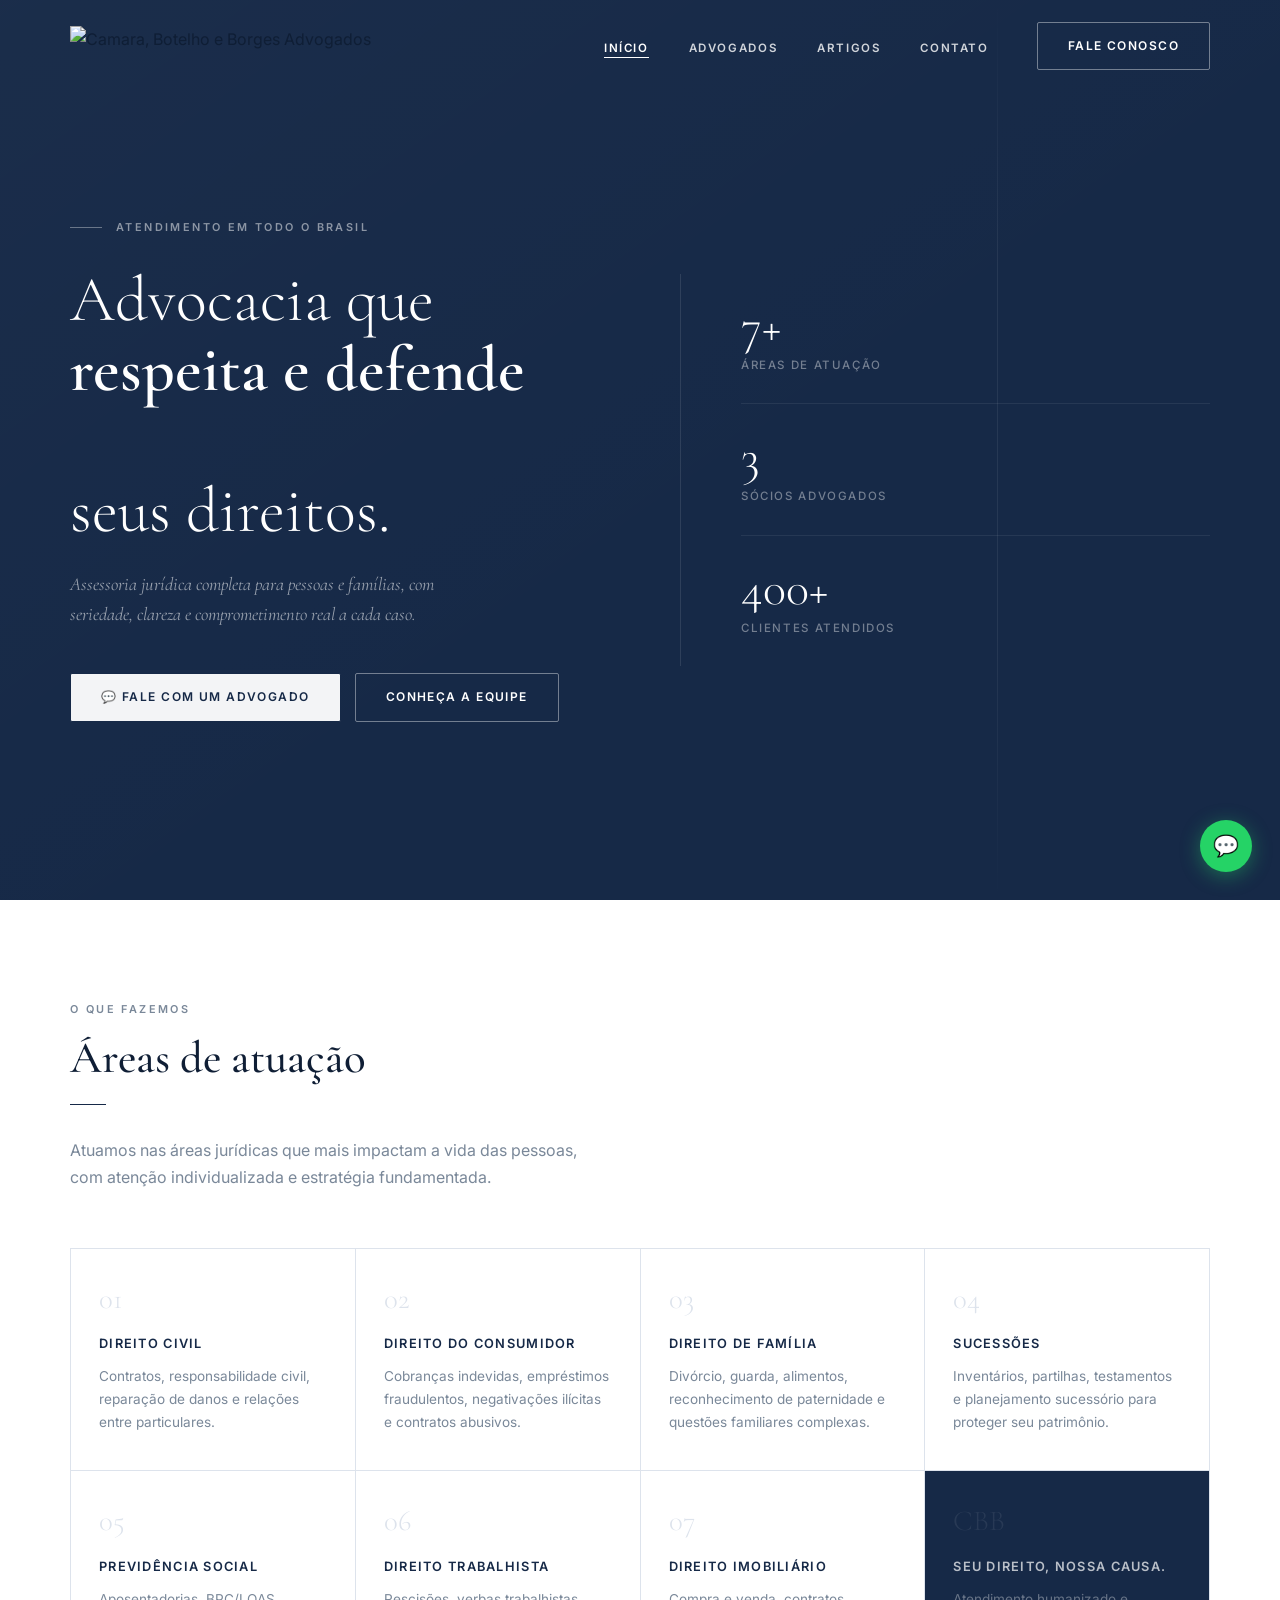
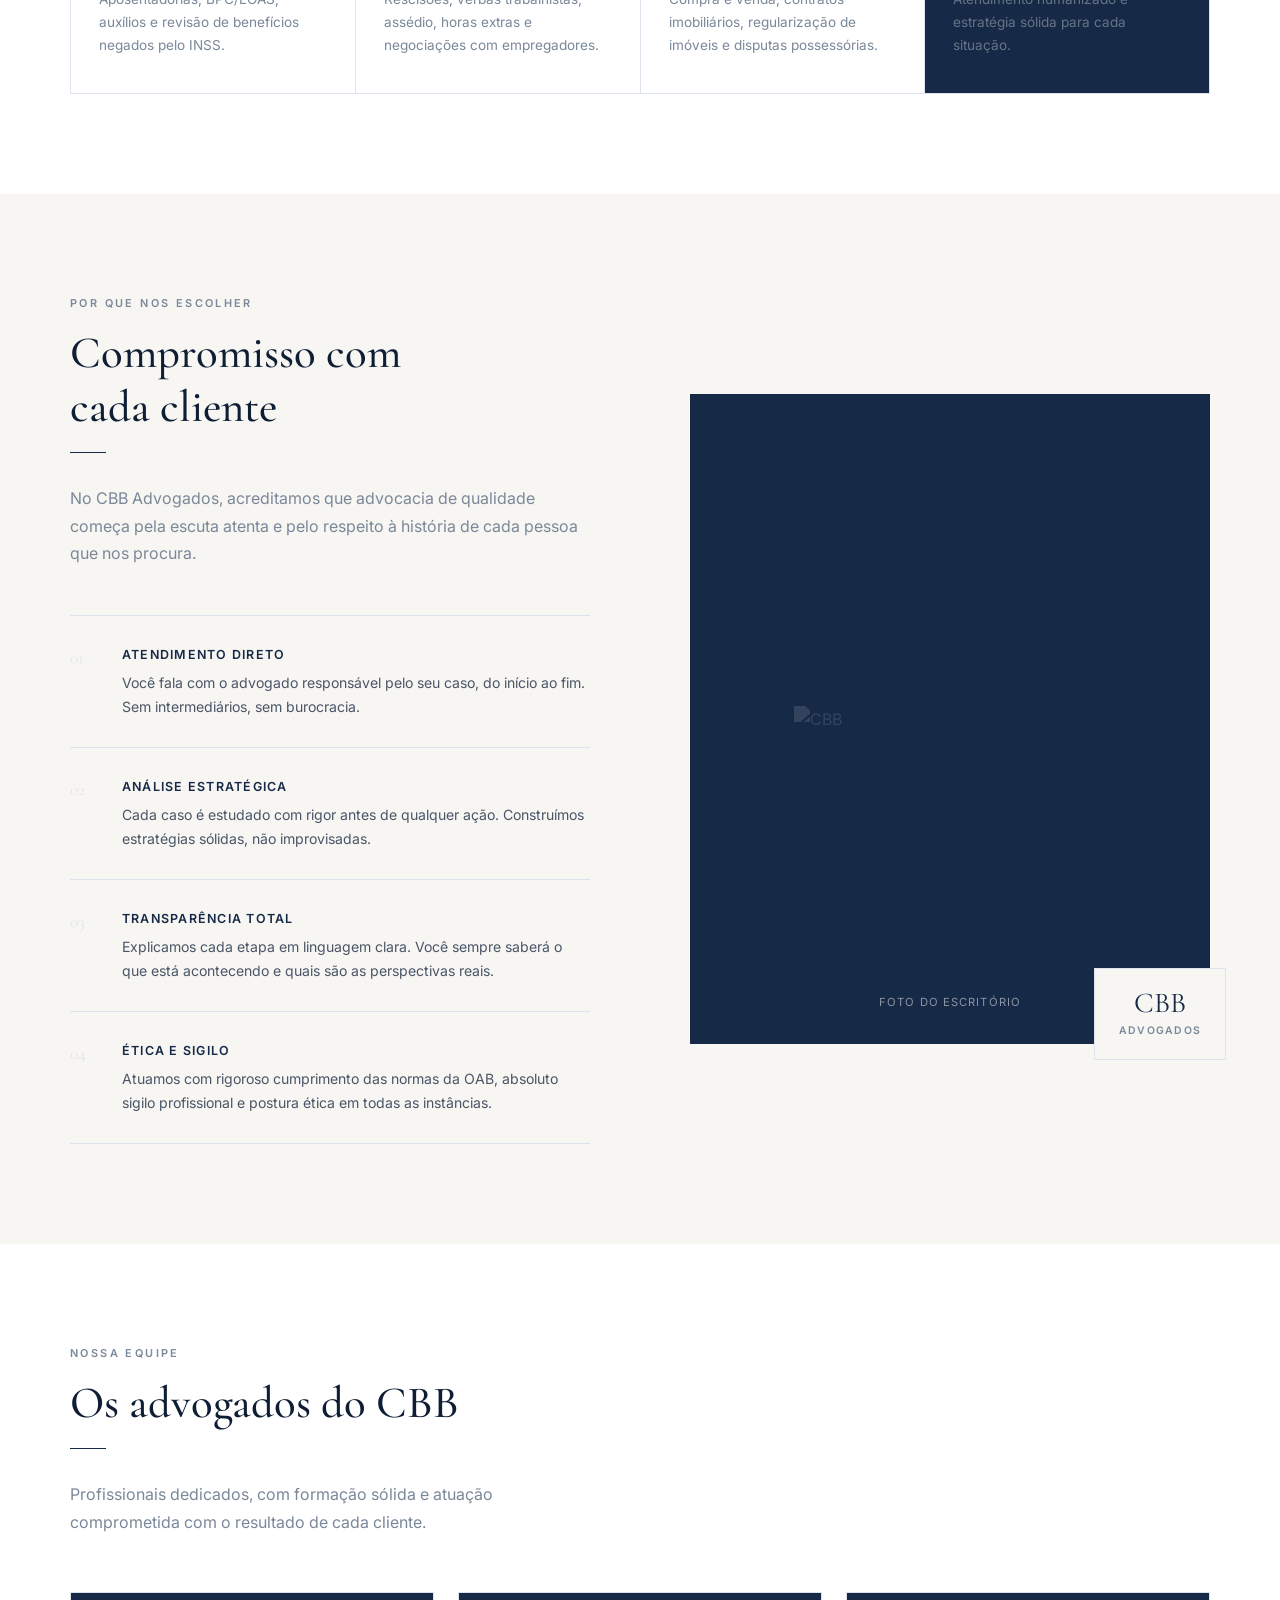
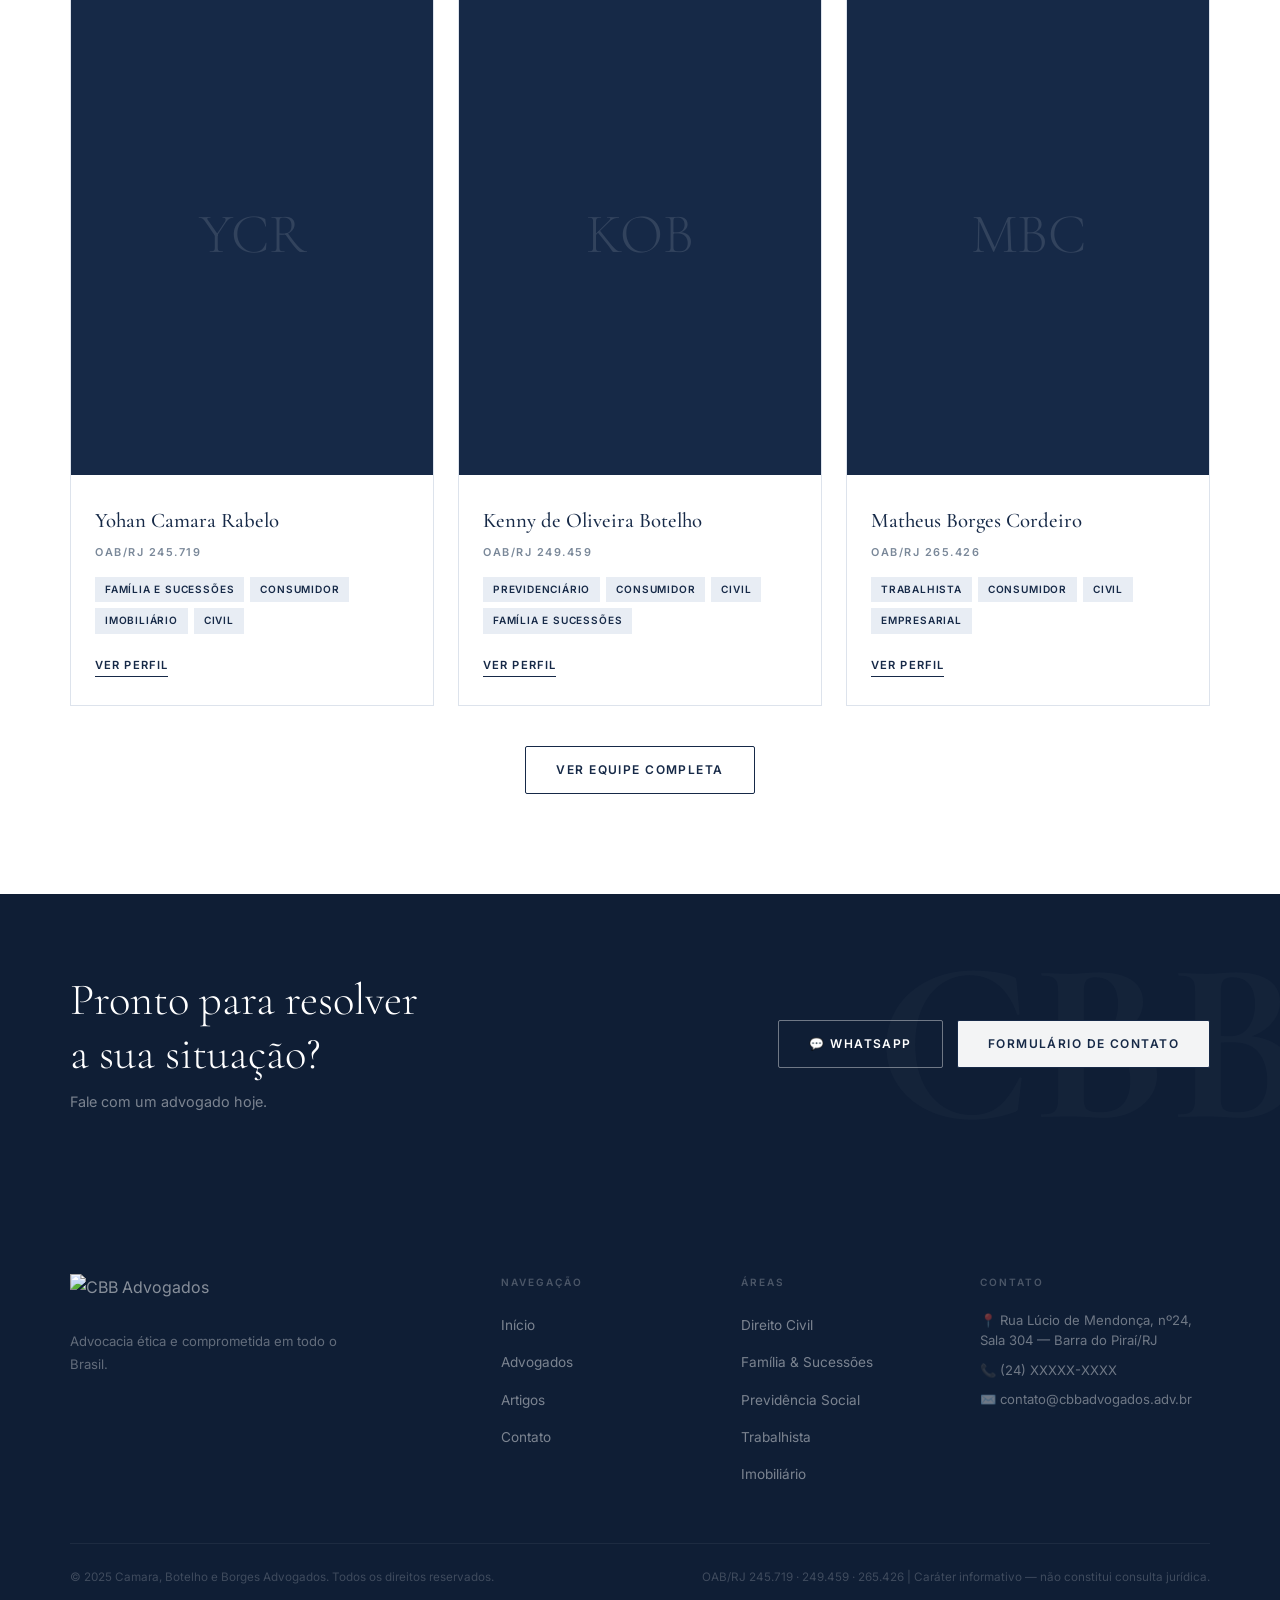
==== commit cd45a105: "Update index.html" ====
--- a/index.html
+++ b/index.html
@@ -297,7 +297,7 @@
         <div>
           <img src="img/logo-horizontal-branco.png" alt="CBB Advogados" class="footer__logo" />
           <p class="footer__tagline">
-            Advocacia ética e comprometida em Barra do Piraí e região do Vale do Paraíba Fluminense.
+            Advocacia ética e comprometida em todo o Brasil.
           </p>
         </div>
         <div>
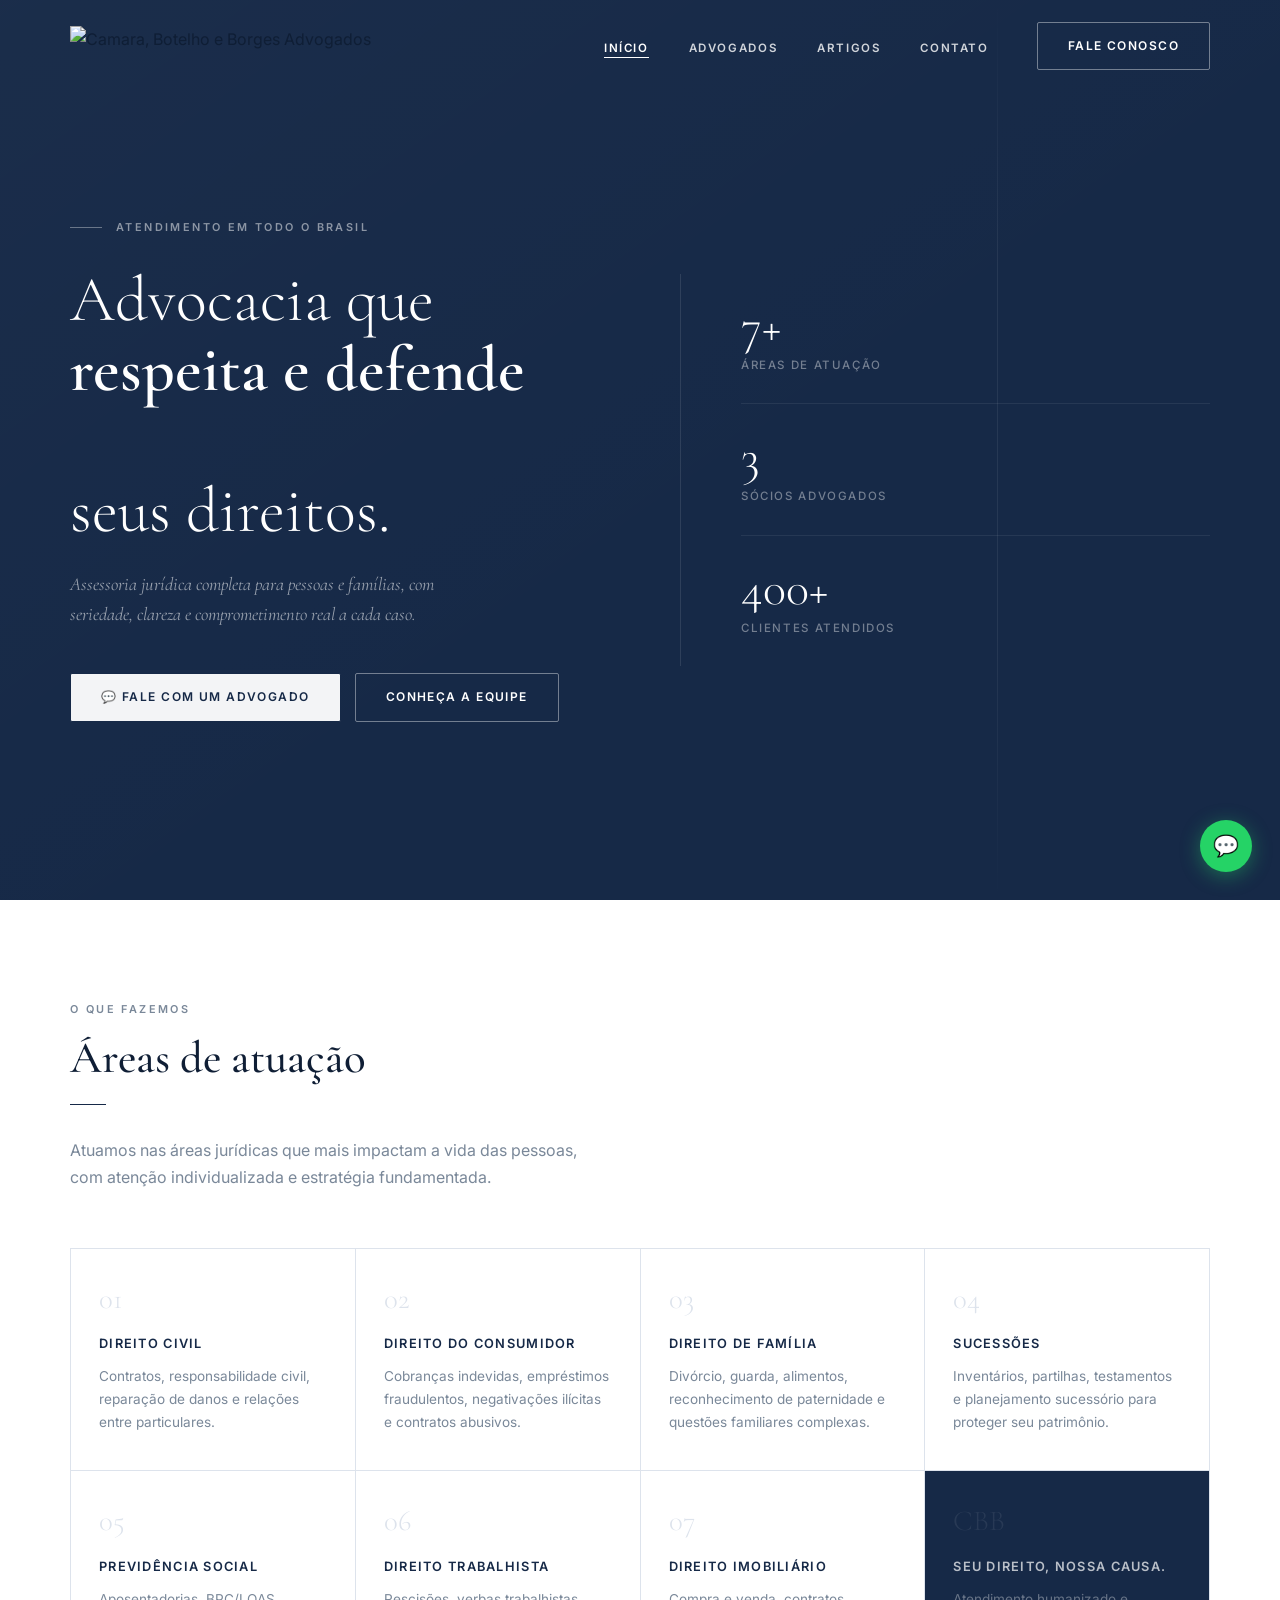
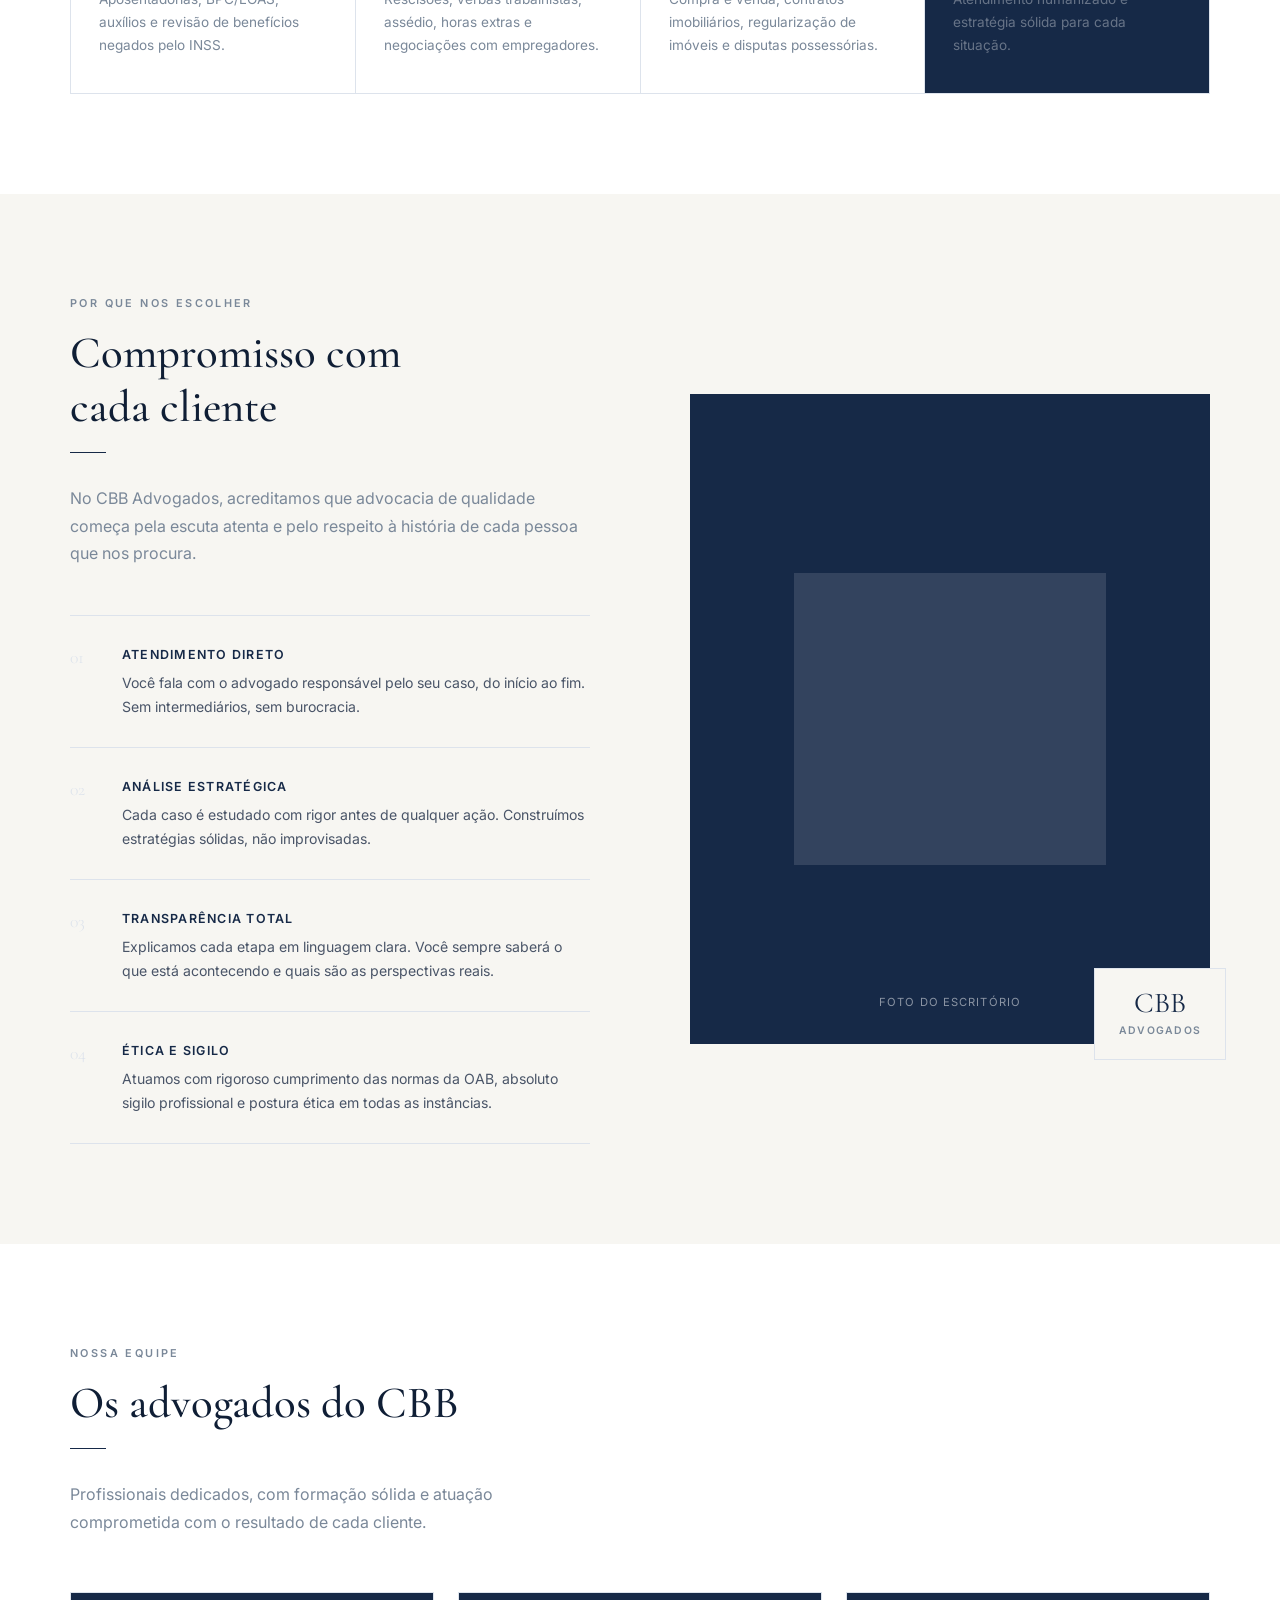
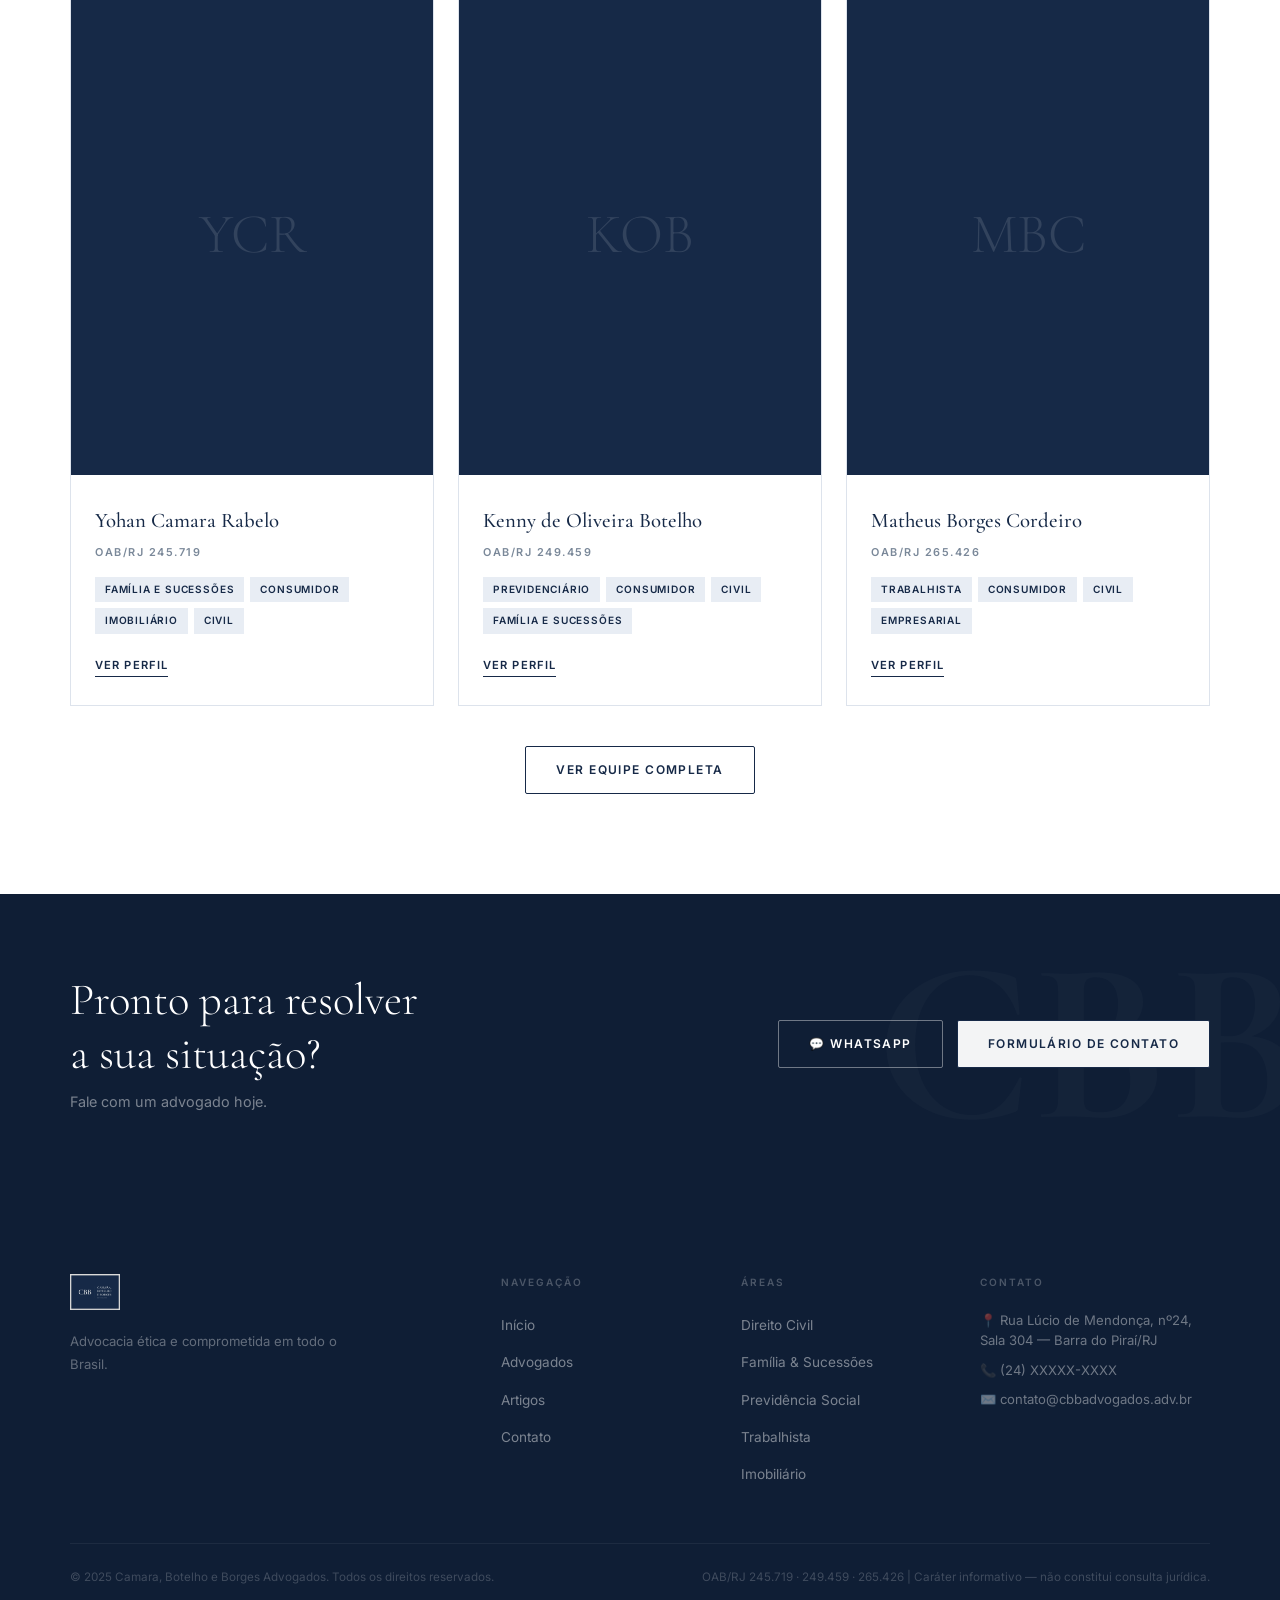
==== commit 3c95b4f1: "Update index.html" ====
--- a/index.html
+++ b/index.html
@@ -15,7 +15,7 @@
   <nav class="navbar">
     <div class="container navbar__inner">
       <a href="index.html" class="navbar__logo">
-        <img src="img/logo-horizontal-branco.png" alt="Camara, Botelho e Borges Advogados" />
+        <img src="imglogo-horizontal-branco.png" alt="Camara, Botelho e Borges Advogados" />
       </a>
       <ul class="navbar__menu">
         <li><a href="index.html"     class="navbar__link active">Início</a></li>
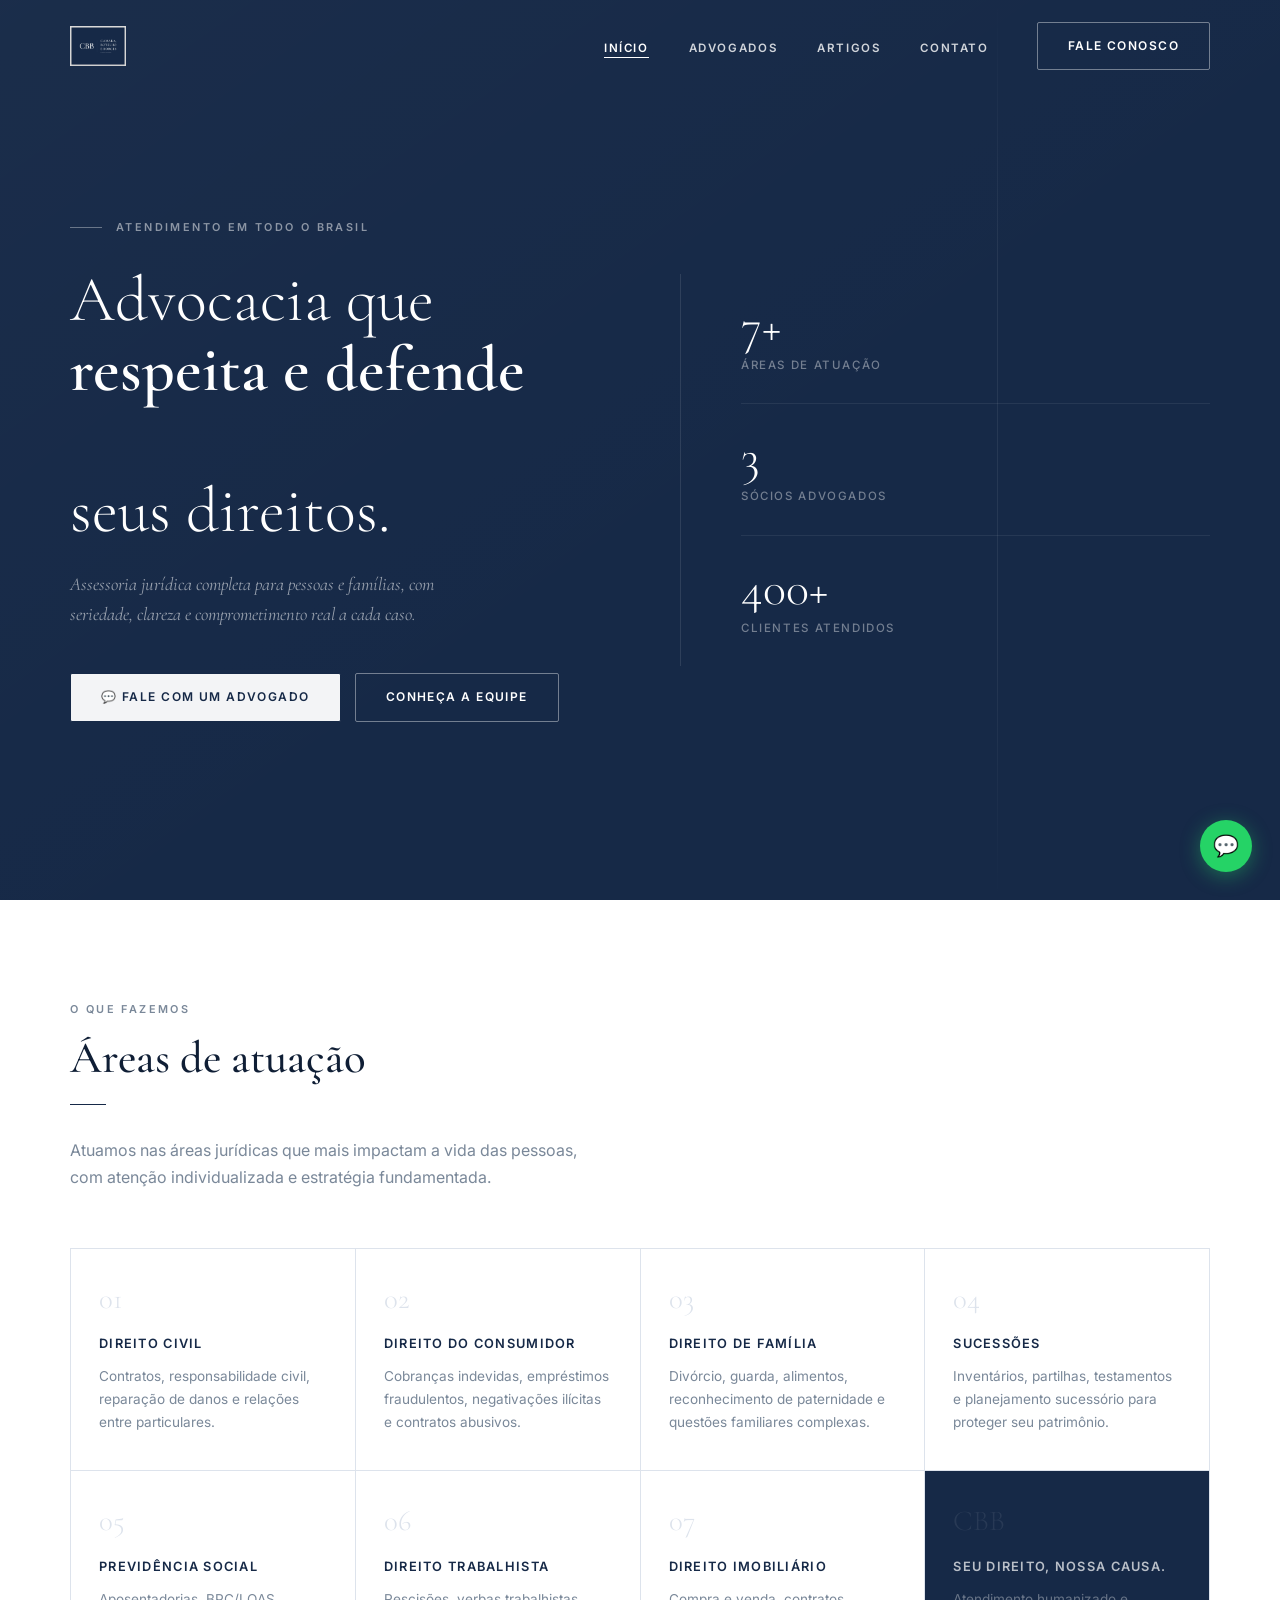
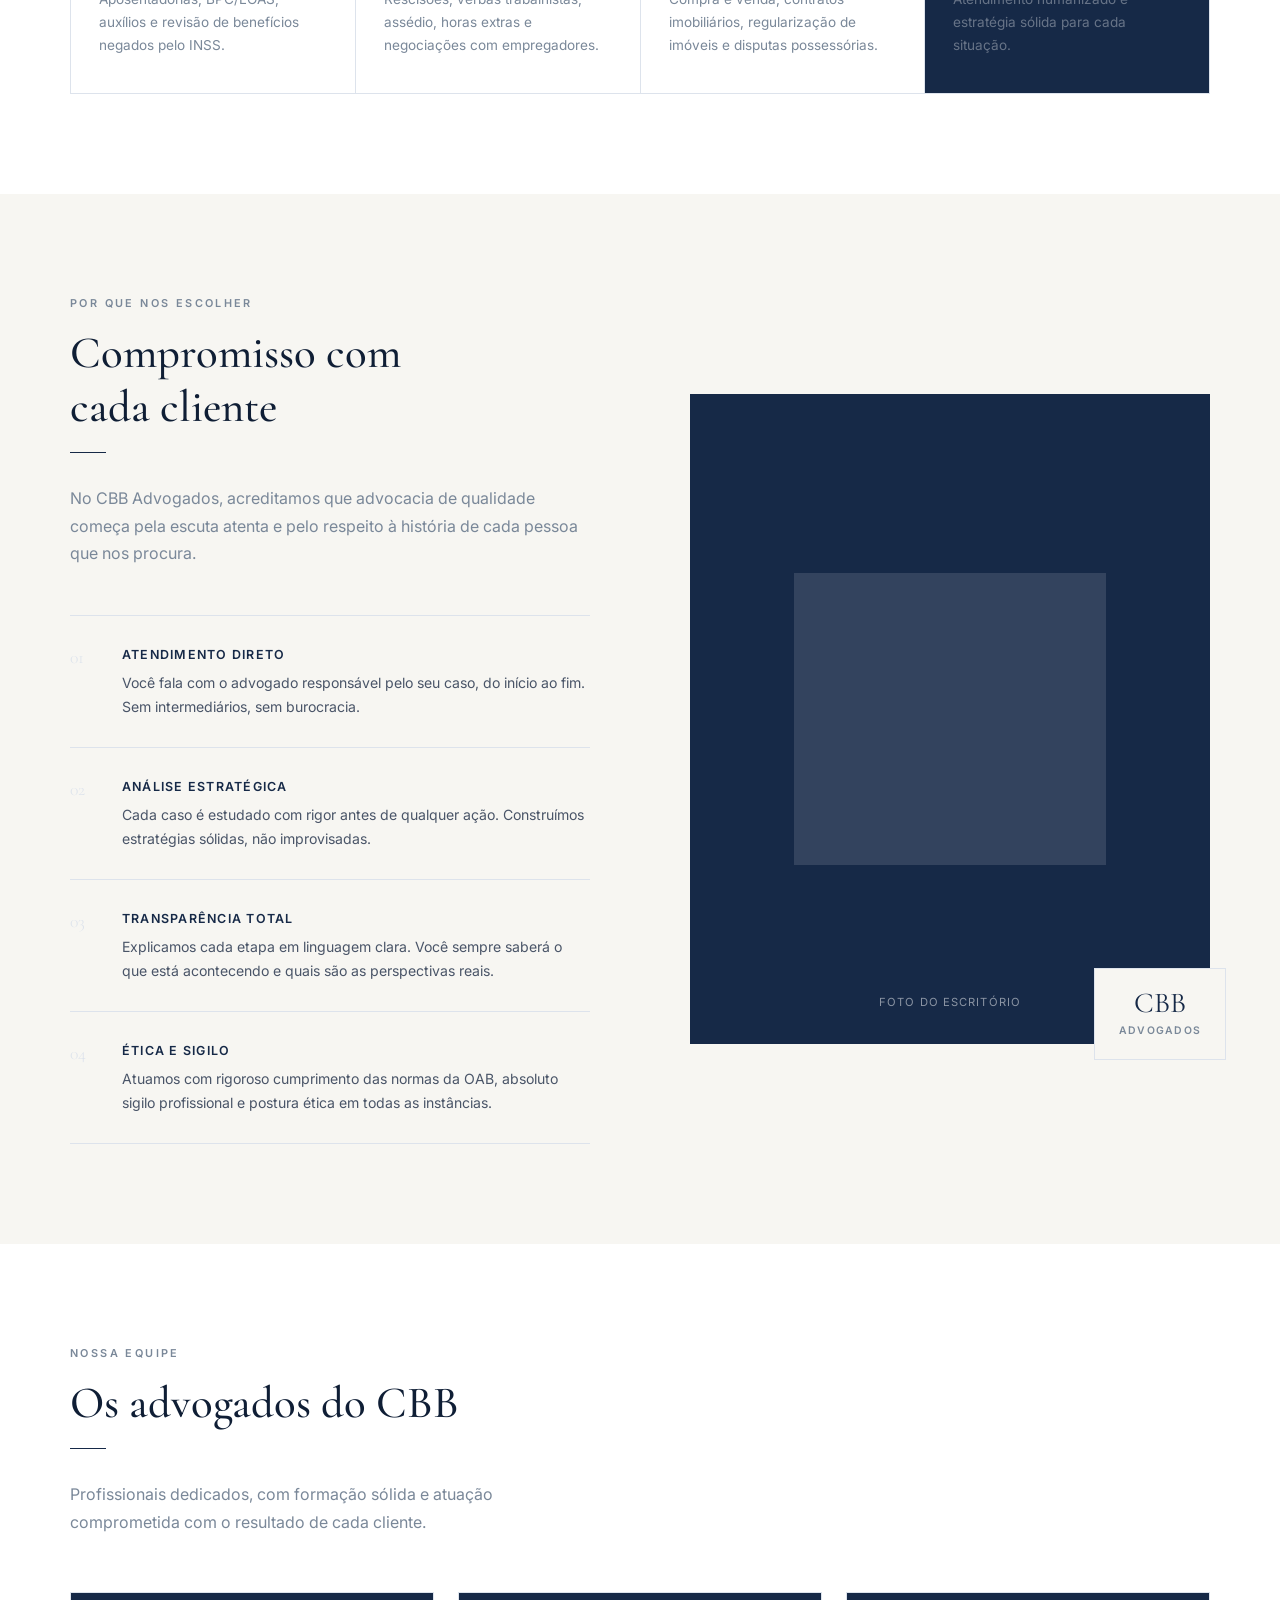
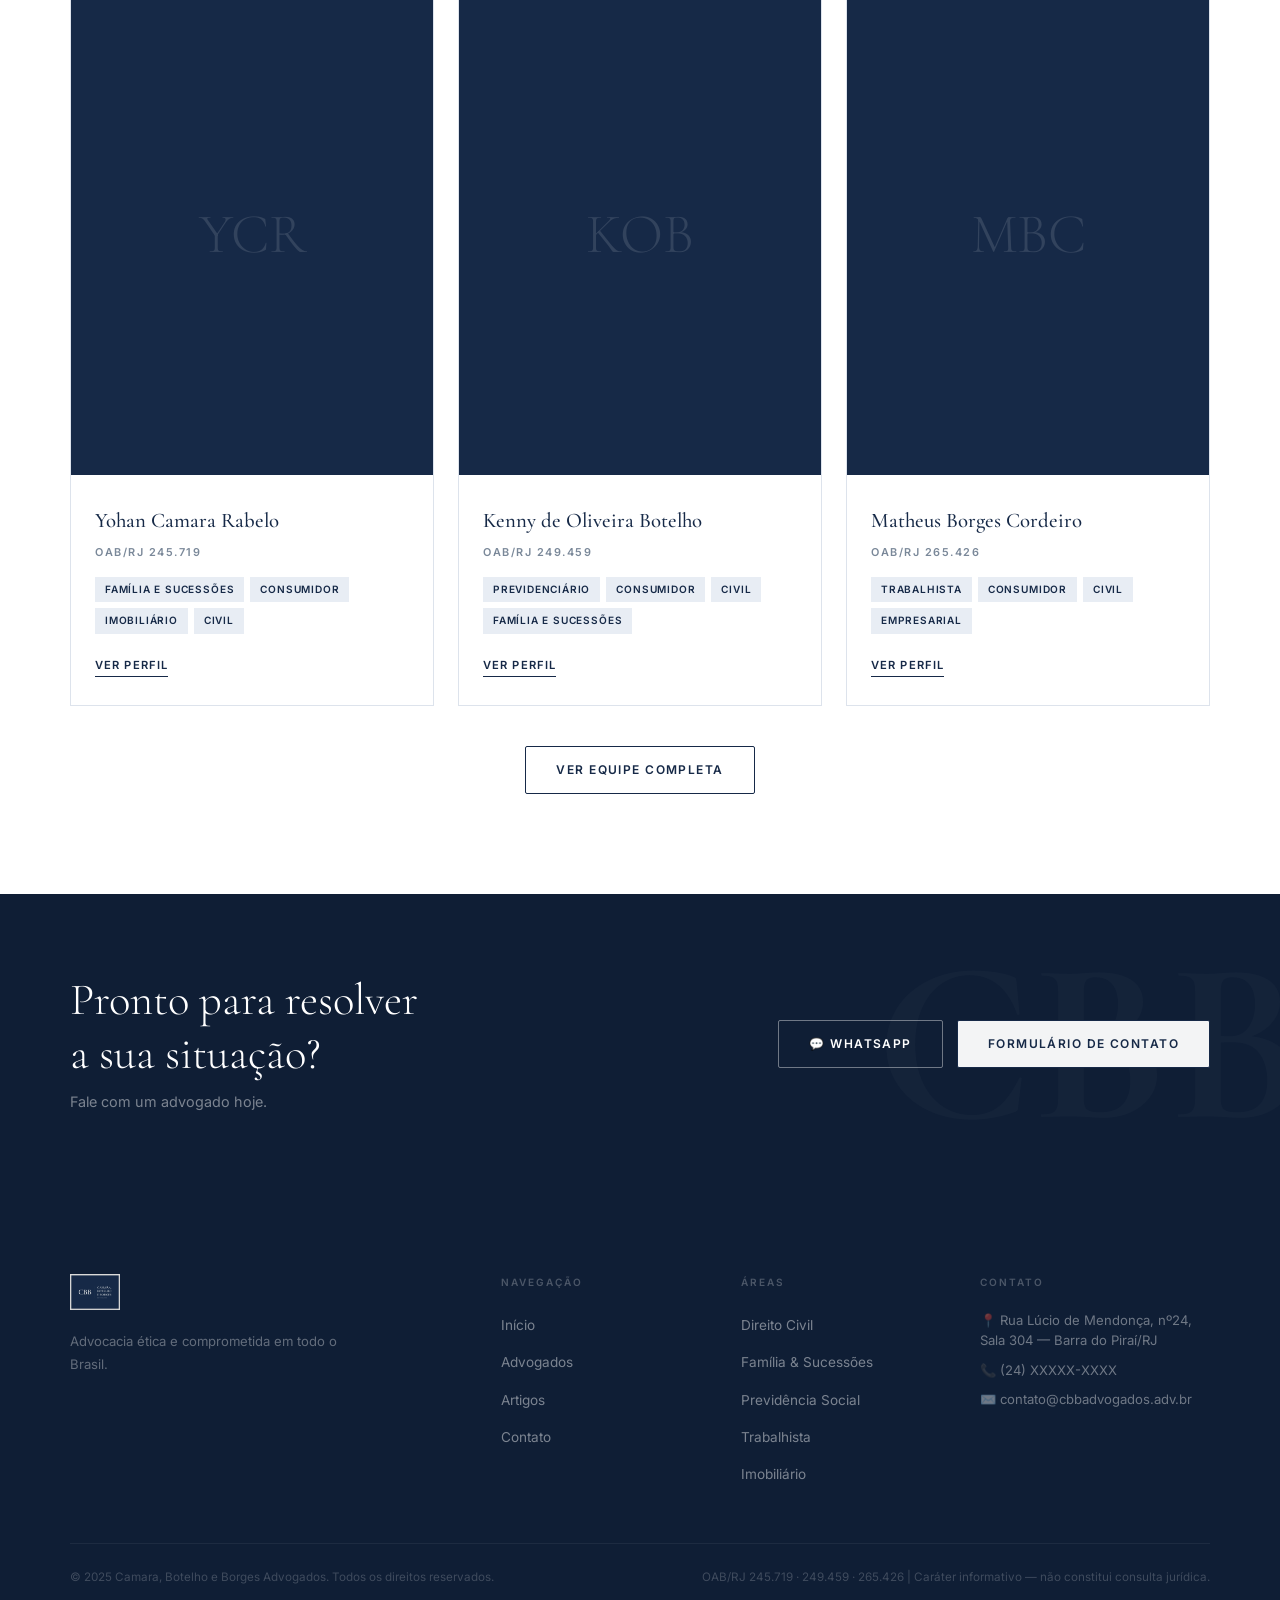
==== commit 12420a91: "Update index.html" ====
--- a/index.html
+++ b/index.html
@@ -15,7 +15,7 @@
   <nav class="navbar">
     <div class="container navbar__inner">
       <a href="index.html" class="navbar__logo">
-        <img src="imglogo-horizontal-branco.png" alt="Camara, Botelho e Borges Advogados" />
+        <img src="img/logo-horizontal-branco.png" alt="Camara, Botelho e Borges Advogados" />
       </a>
       <ul class="navbar__menu">
         <li><a href="index.html"     class="navbar__link active">Início</a></li>
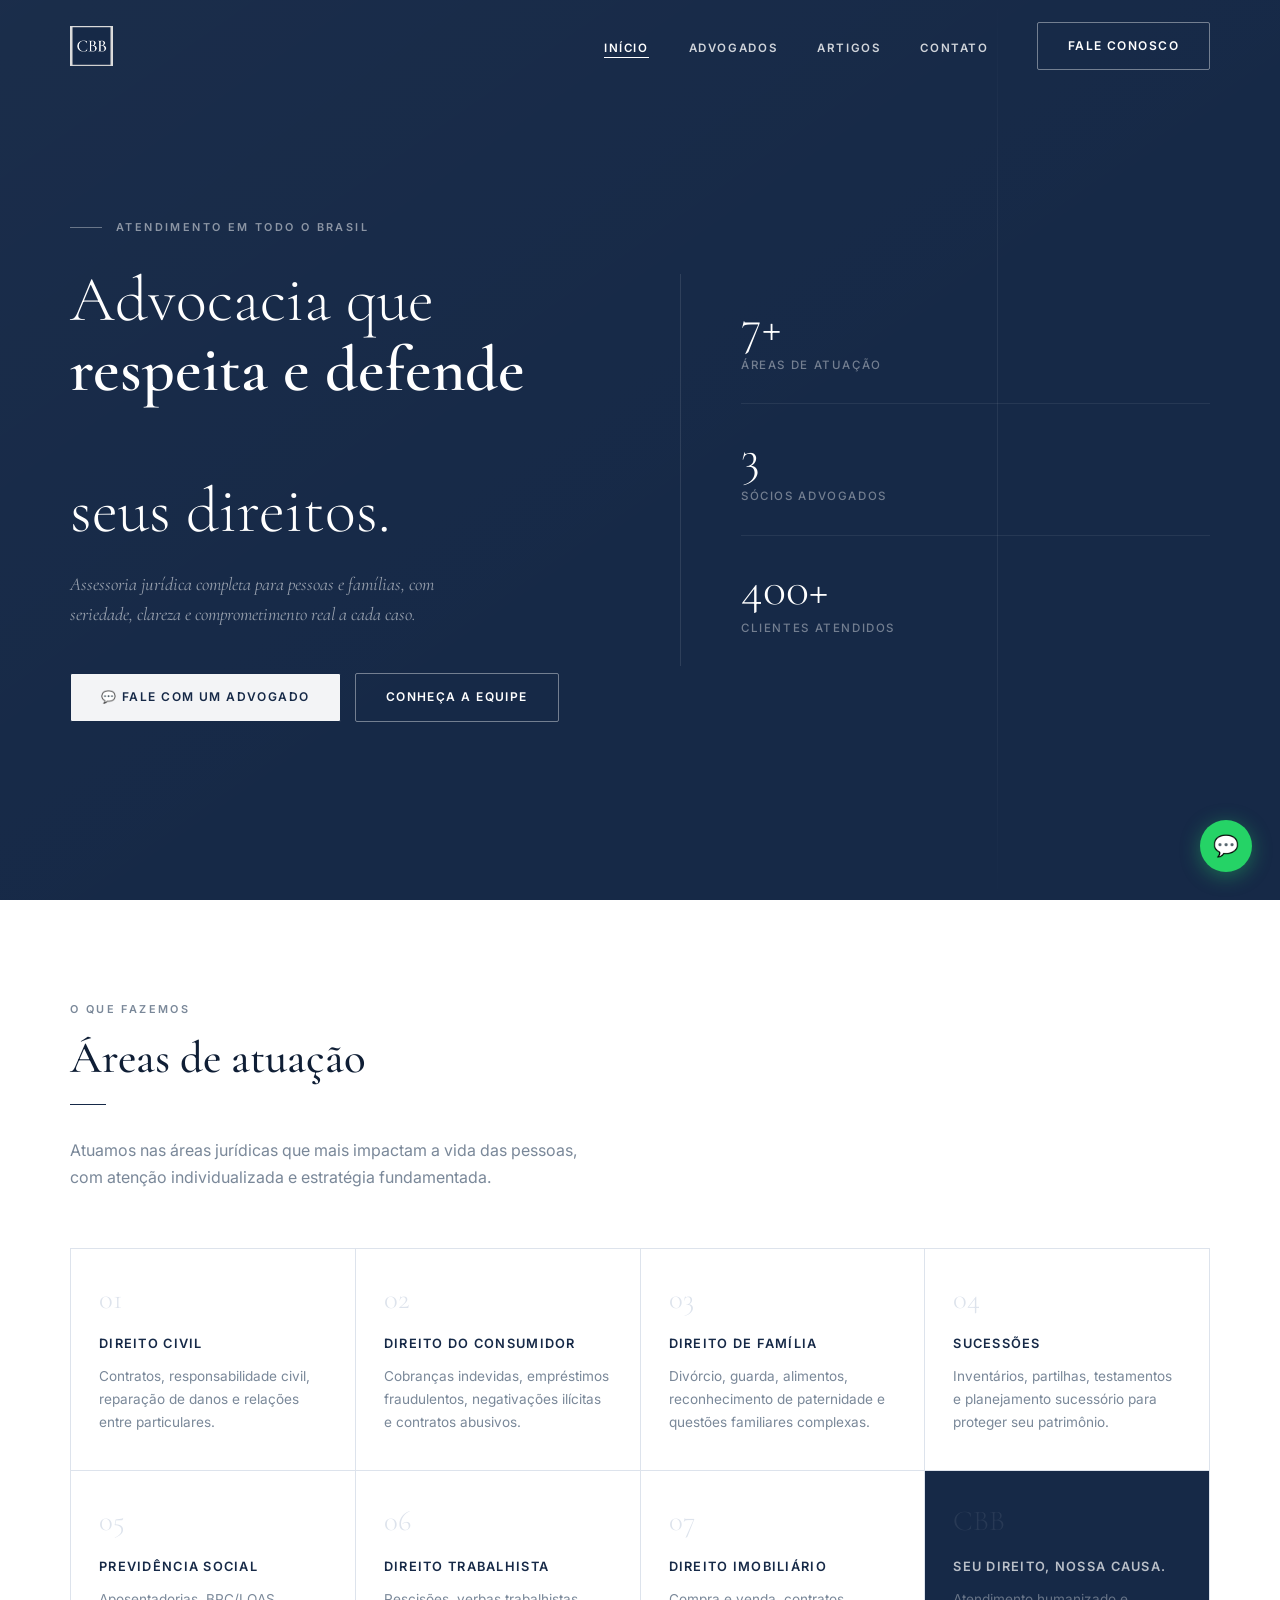
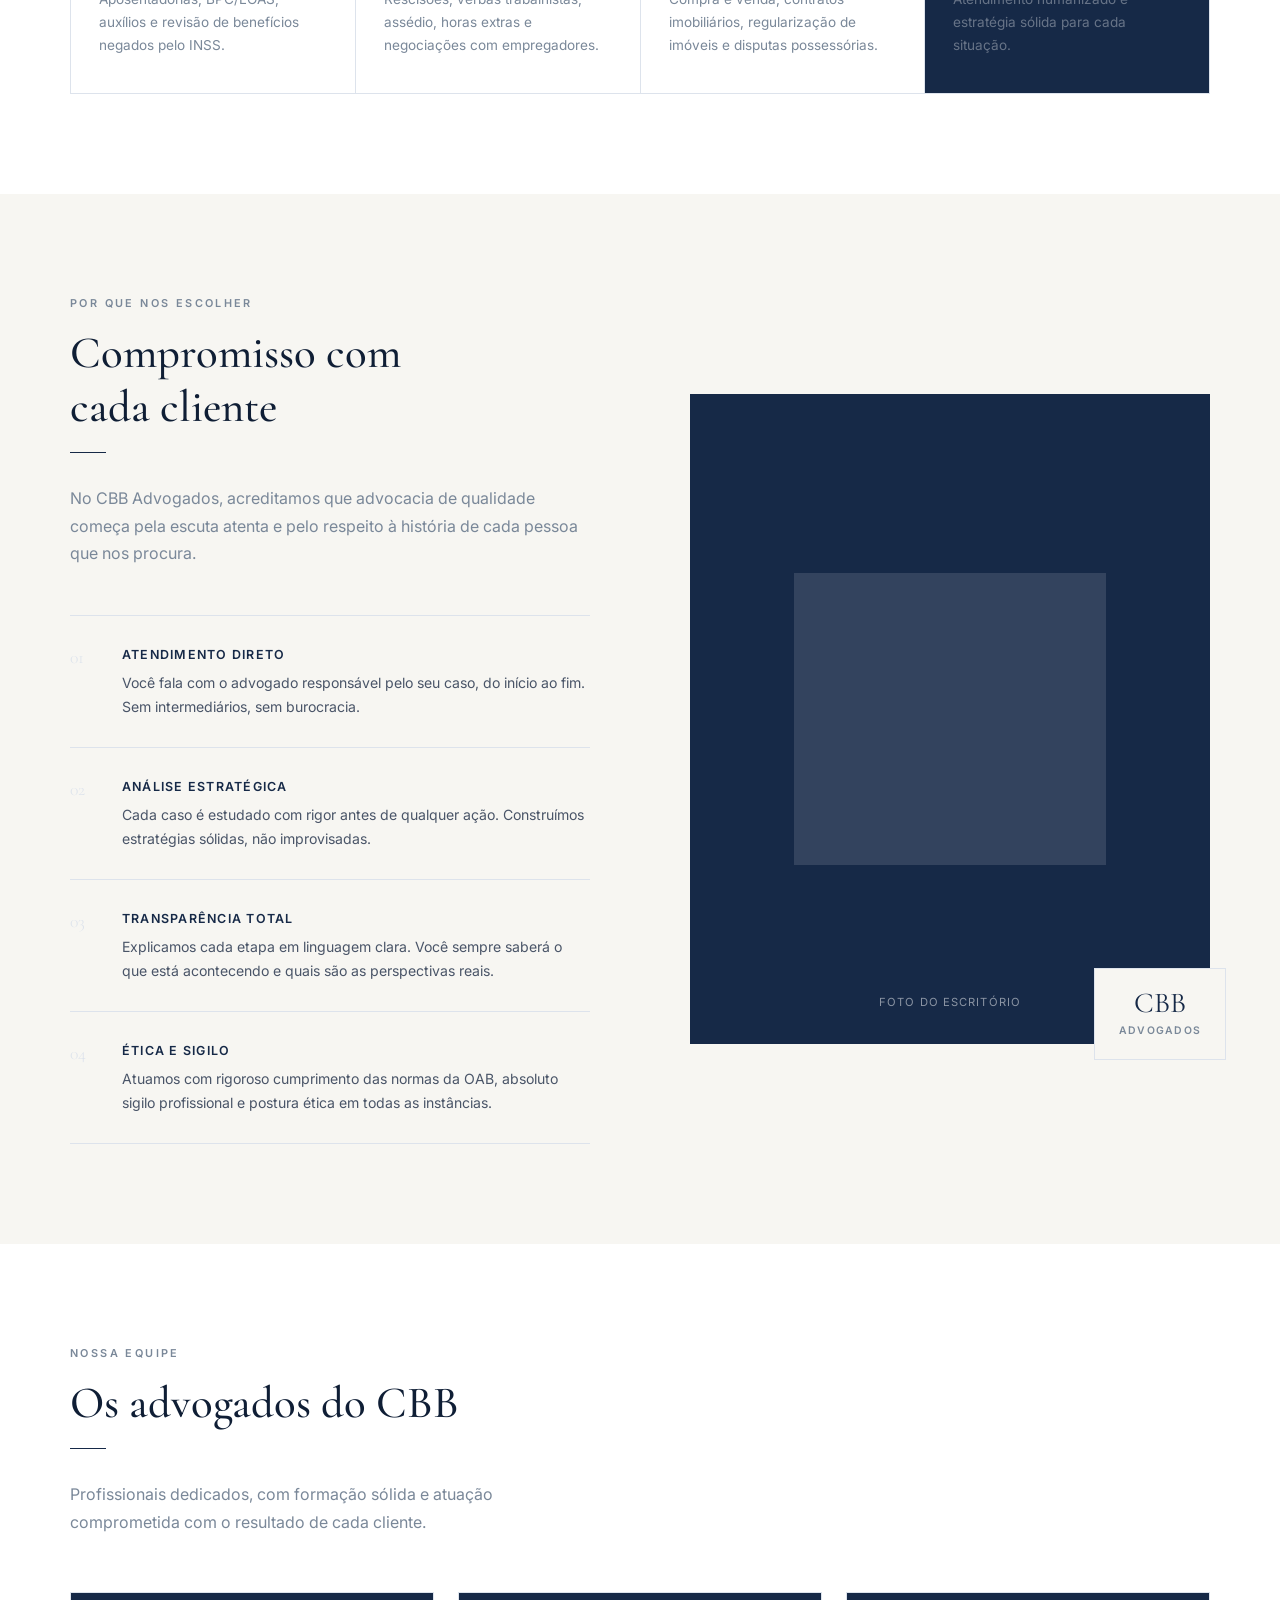
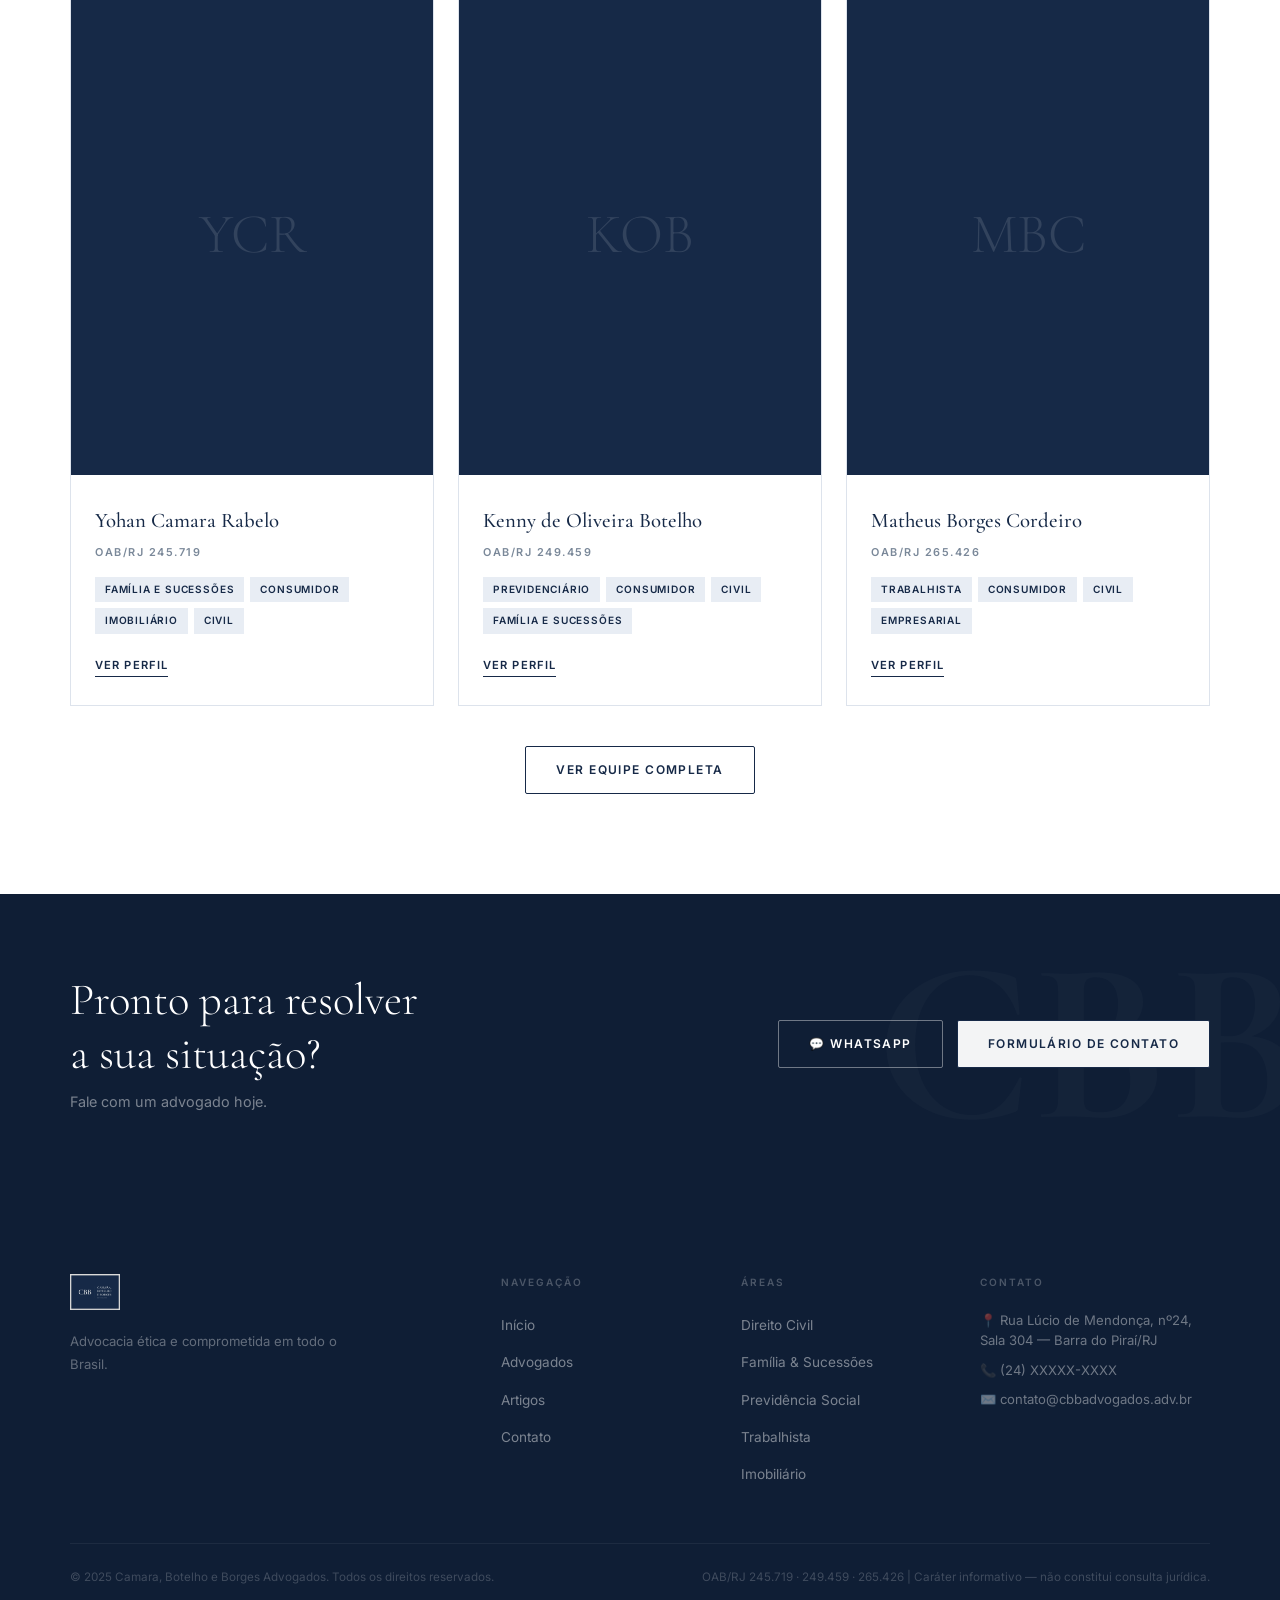
==== commit 8ec4cb62: "Update index.html" ====
--- a/index.html
+++ b/index.html
@@ -15,7 +15,7 @@
   <nav class="navbar">
     <div class="container navbar__inner">
       <a href="index.html" class="navbar__logo">
-        <img src="img/logo-horizontal-branco.png" alt="Camara, Botelho e Borges Advogados" />
+        <img src="cbb-logo-head.png" alt="Camara, Botelho e Borges Advogados" />
       </a>
       <ul class="navbar__menu">
         <li><a href="index.html"     class="navbar__link active">Início</a></li>
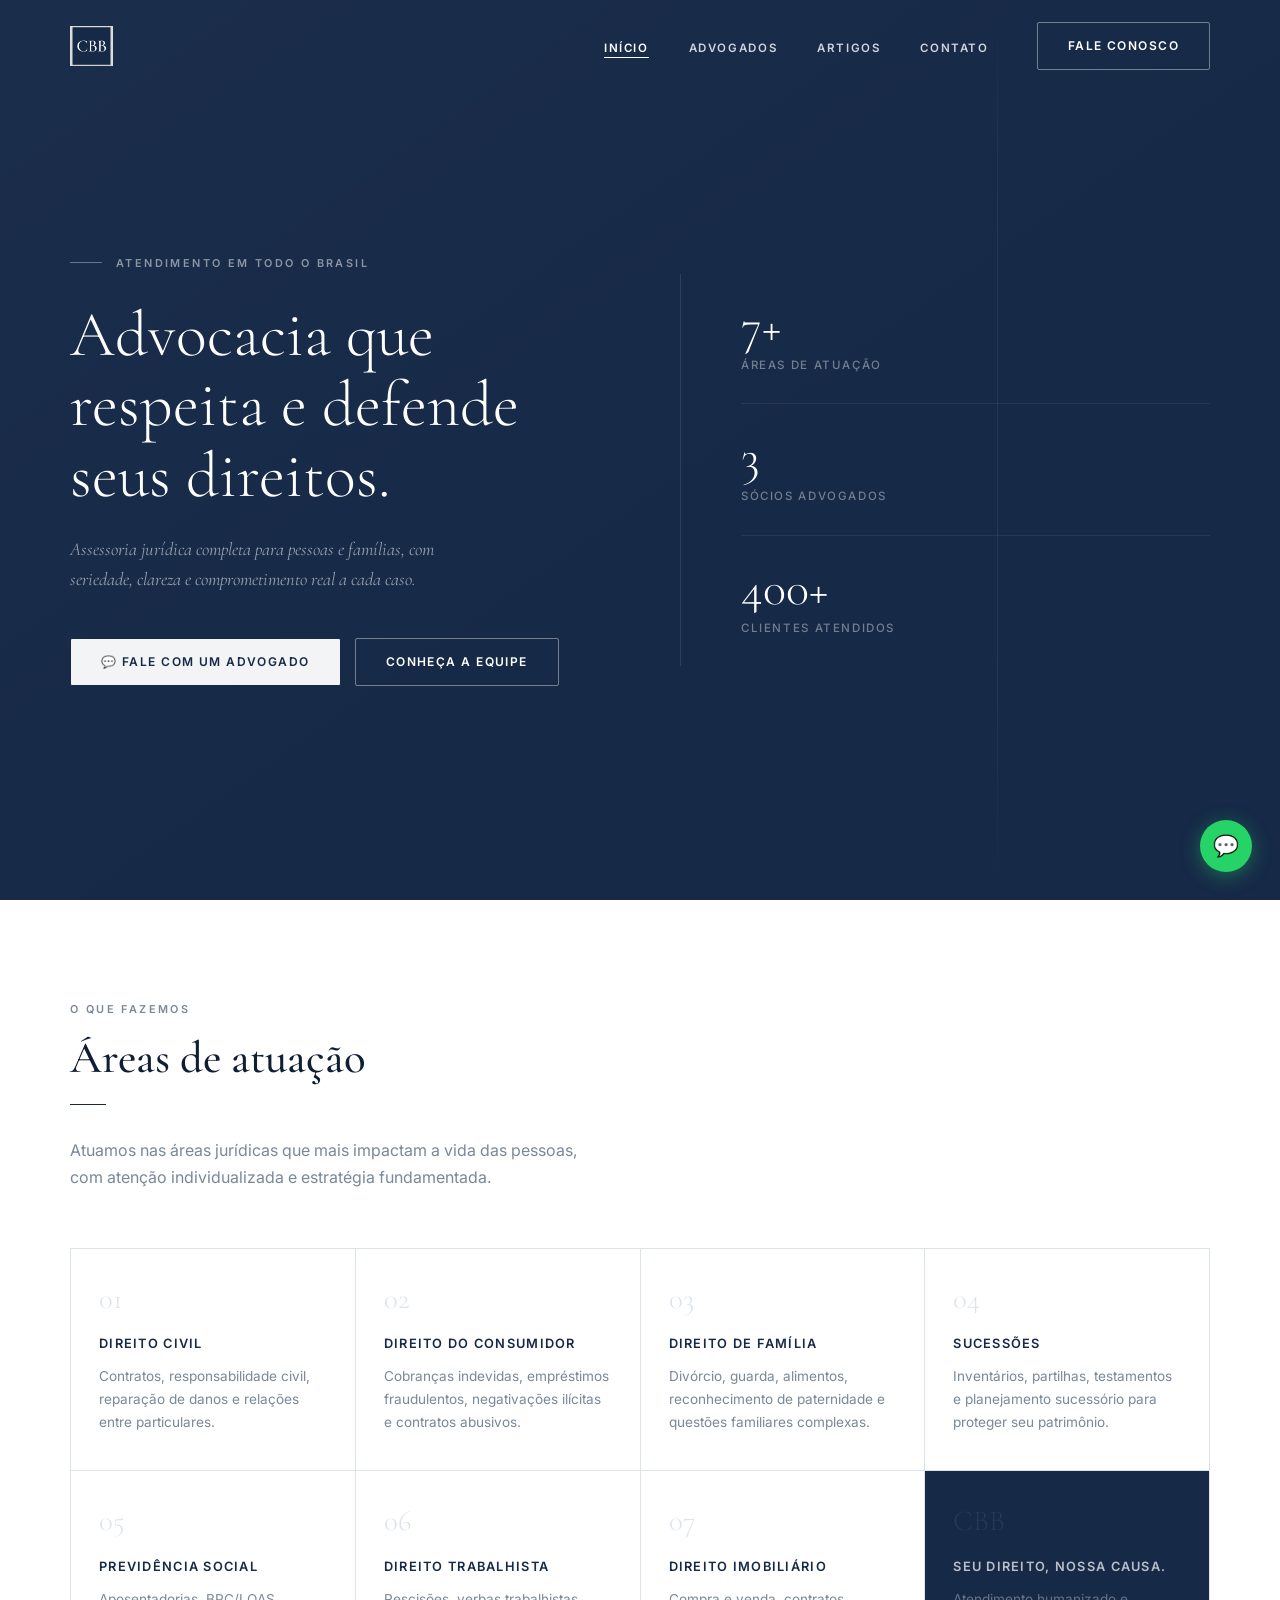
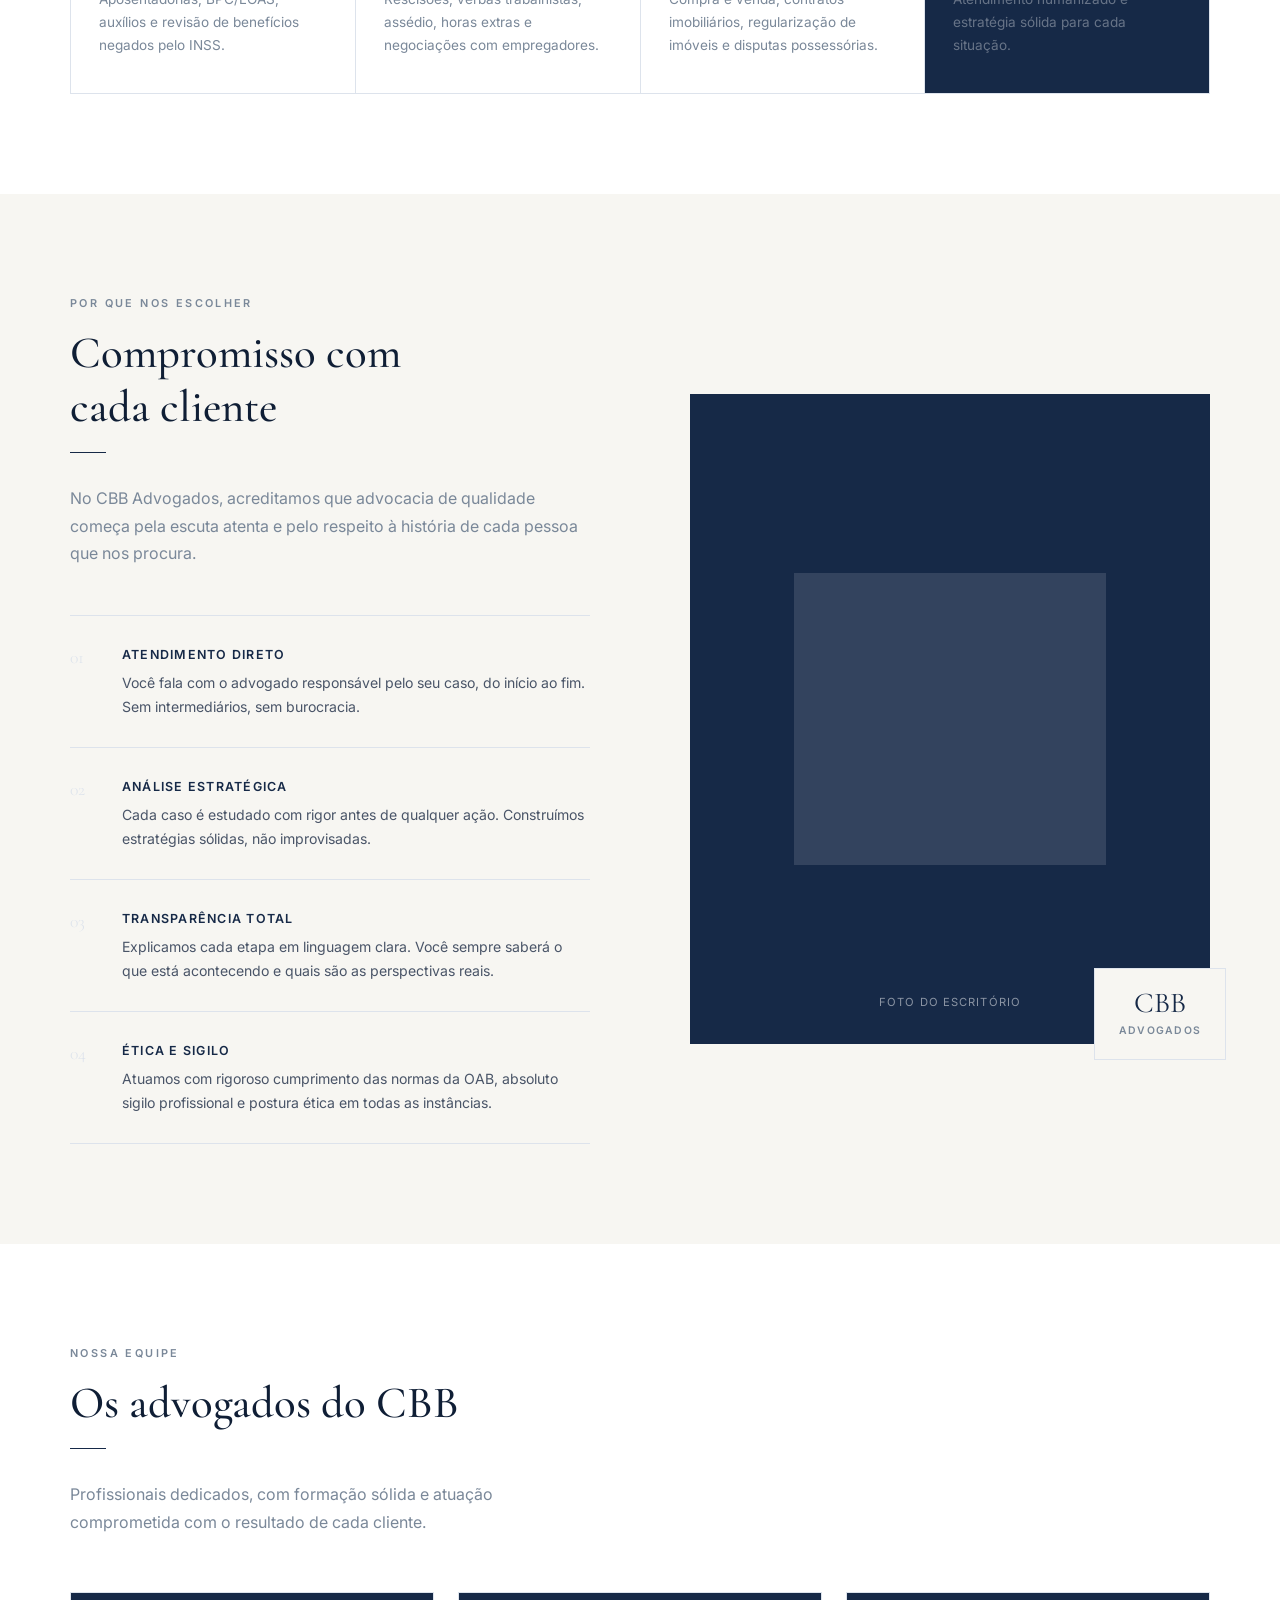
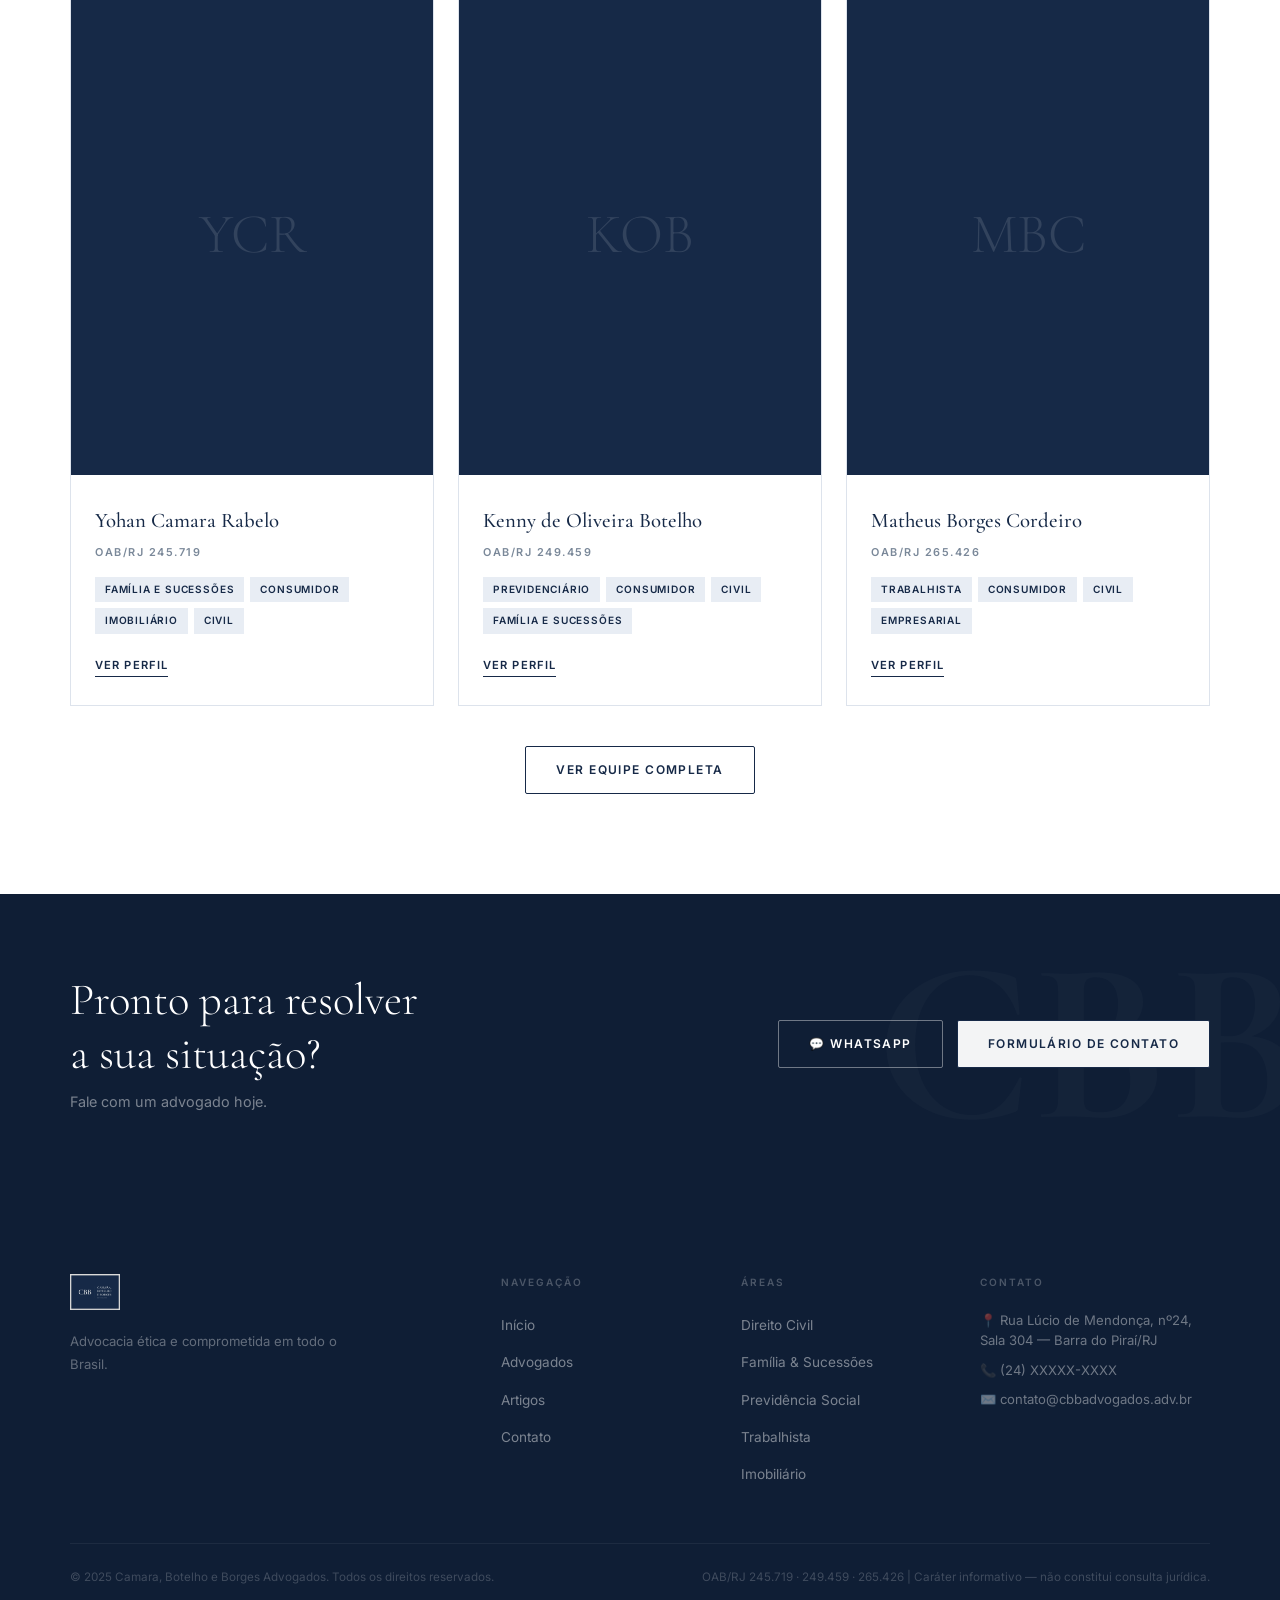
==== commit 5935e3ff: "Update index.html" ====
--- a/index.html
+++ b/index.html
@@ -42,7 +42,7 @@
 
           <h1 class="hero__title">
             Advocacia que<br>
-            <strong>respeita e defende</strong><br> seus direitos.
+            respeita e defende <br> seus direitos.
           </h1>
 
           <p class="hero__subtitle">
